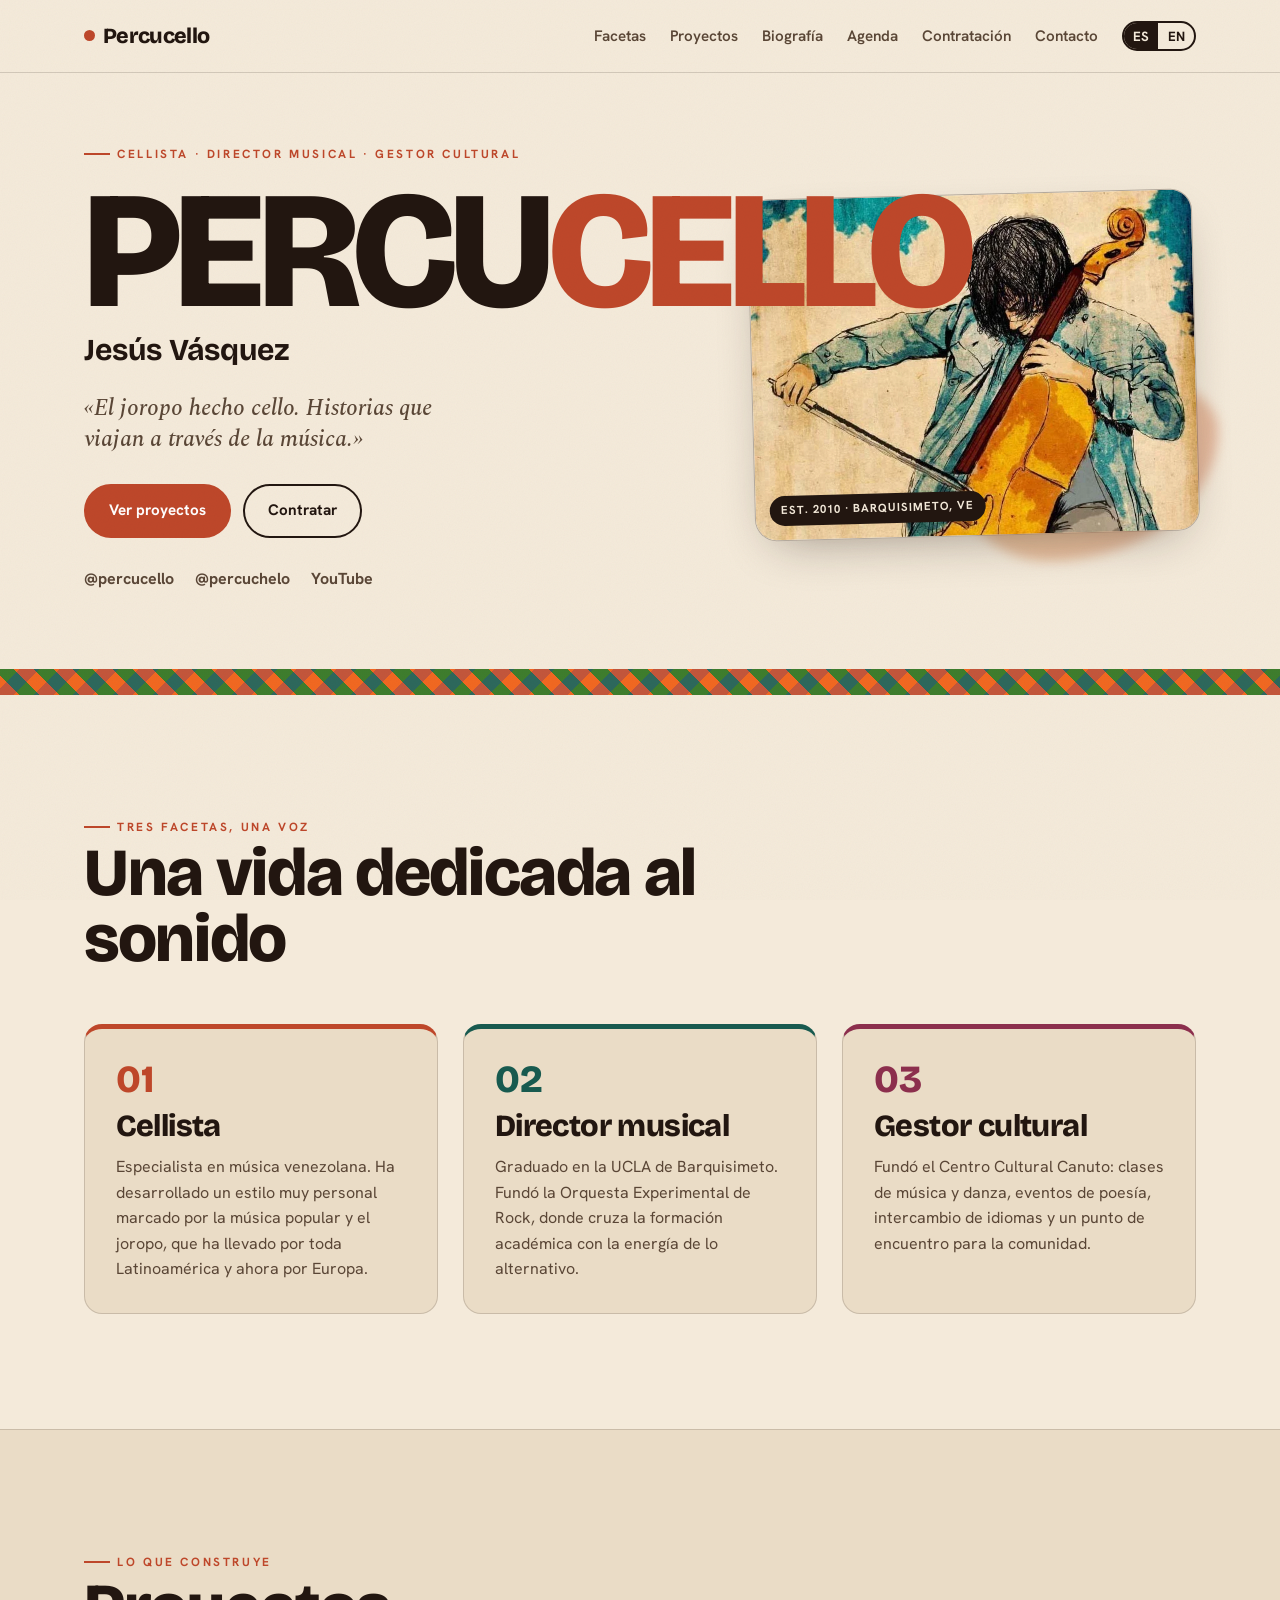
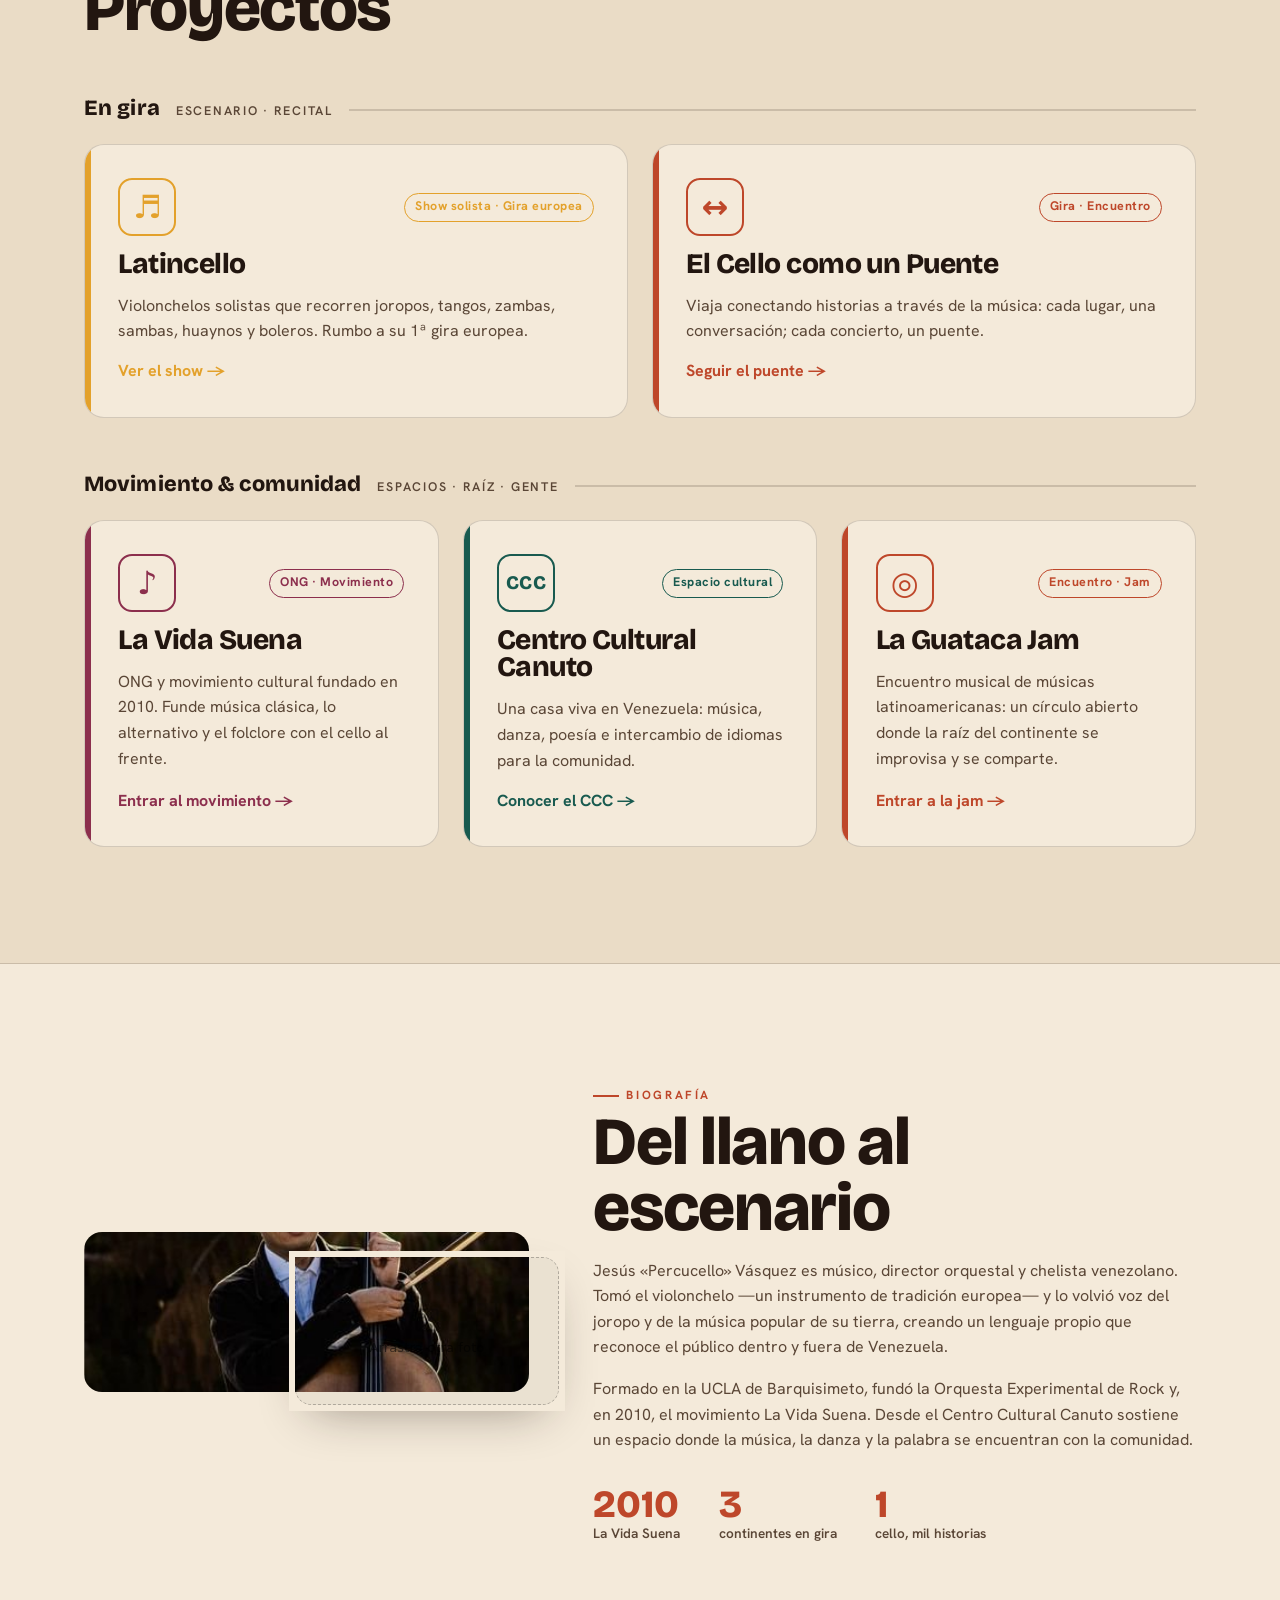
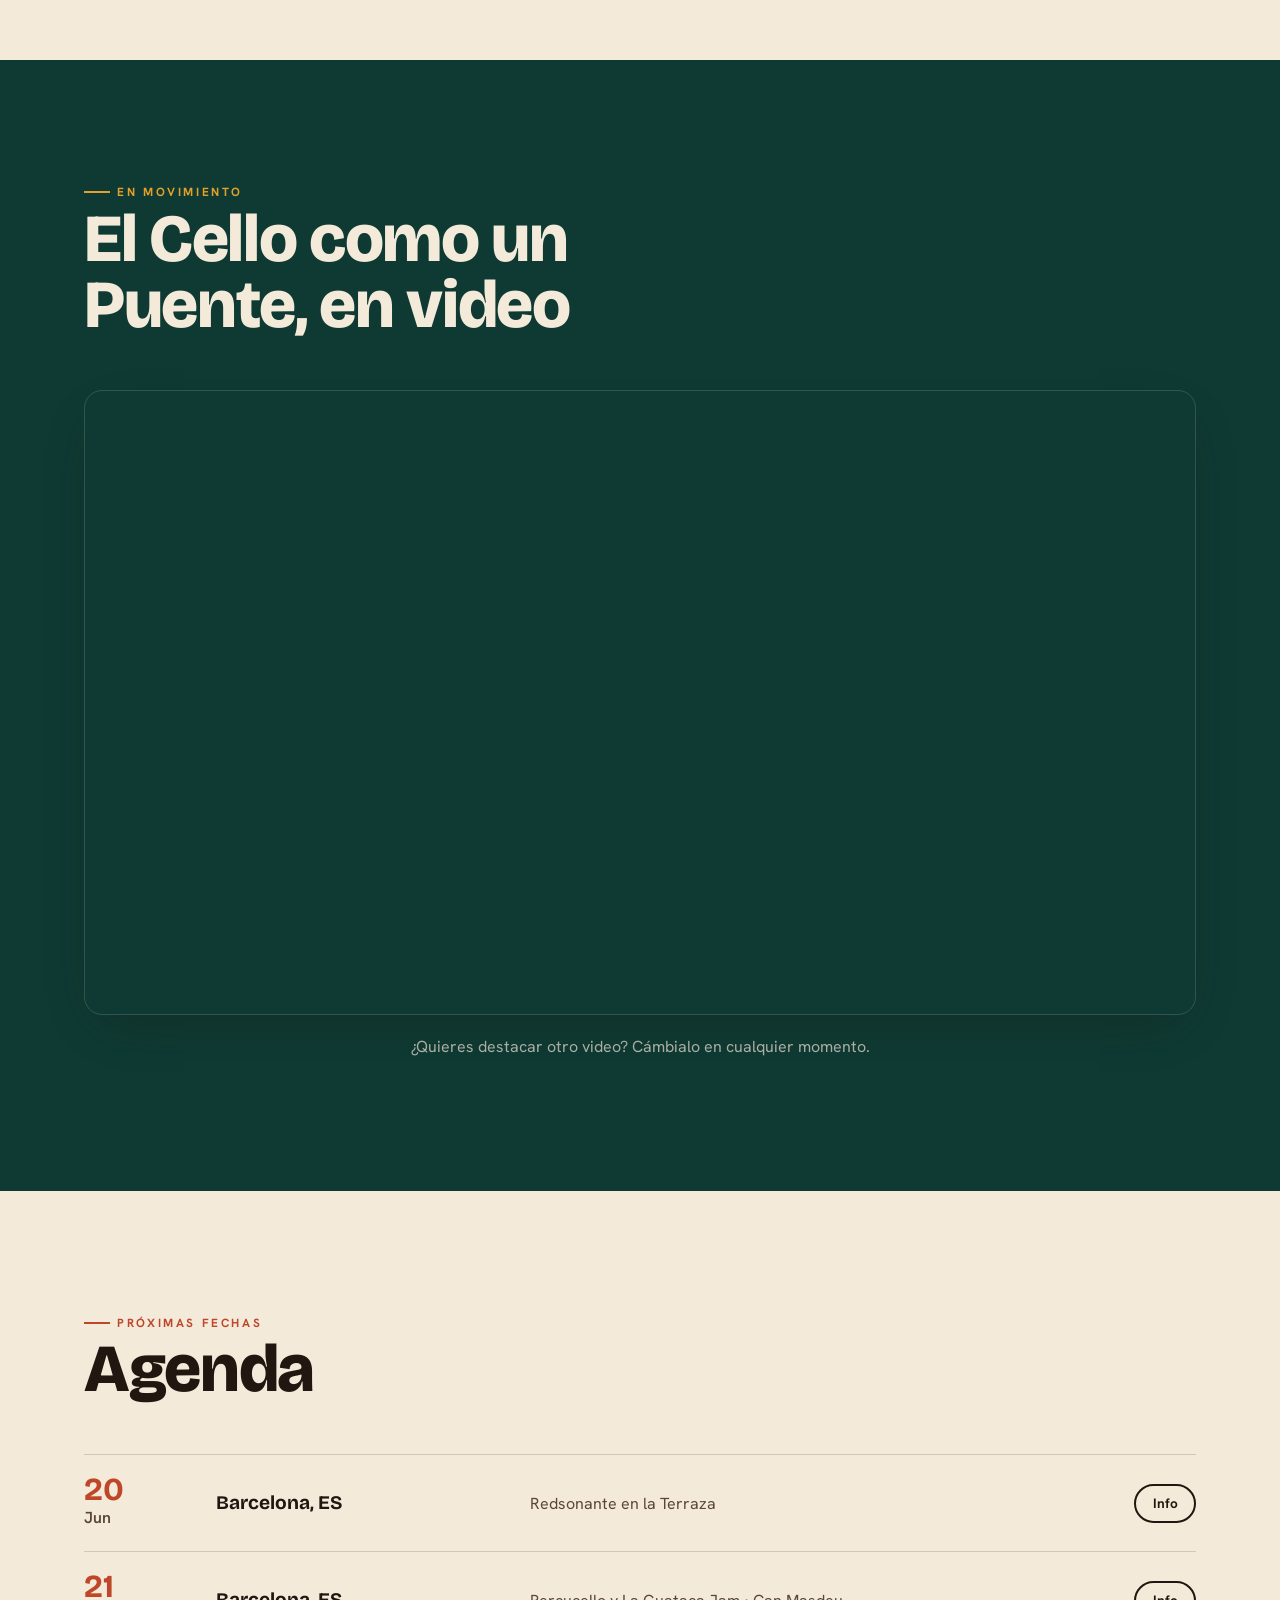
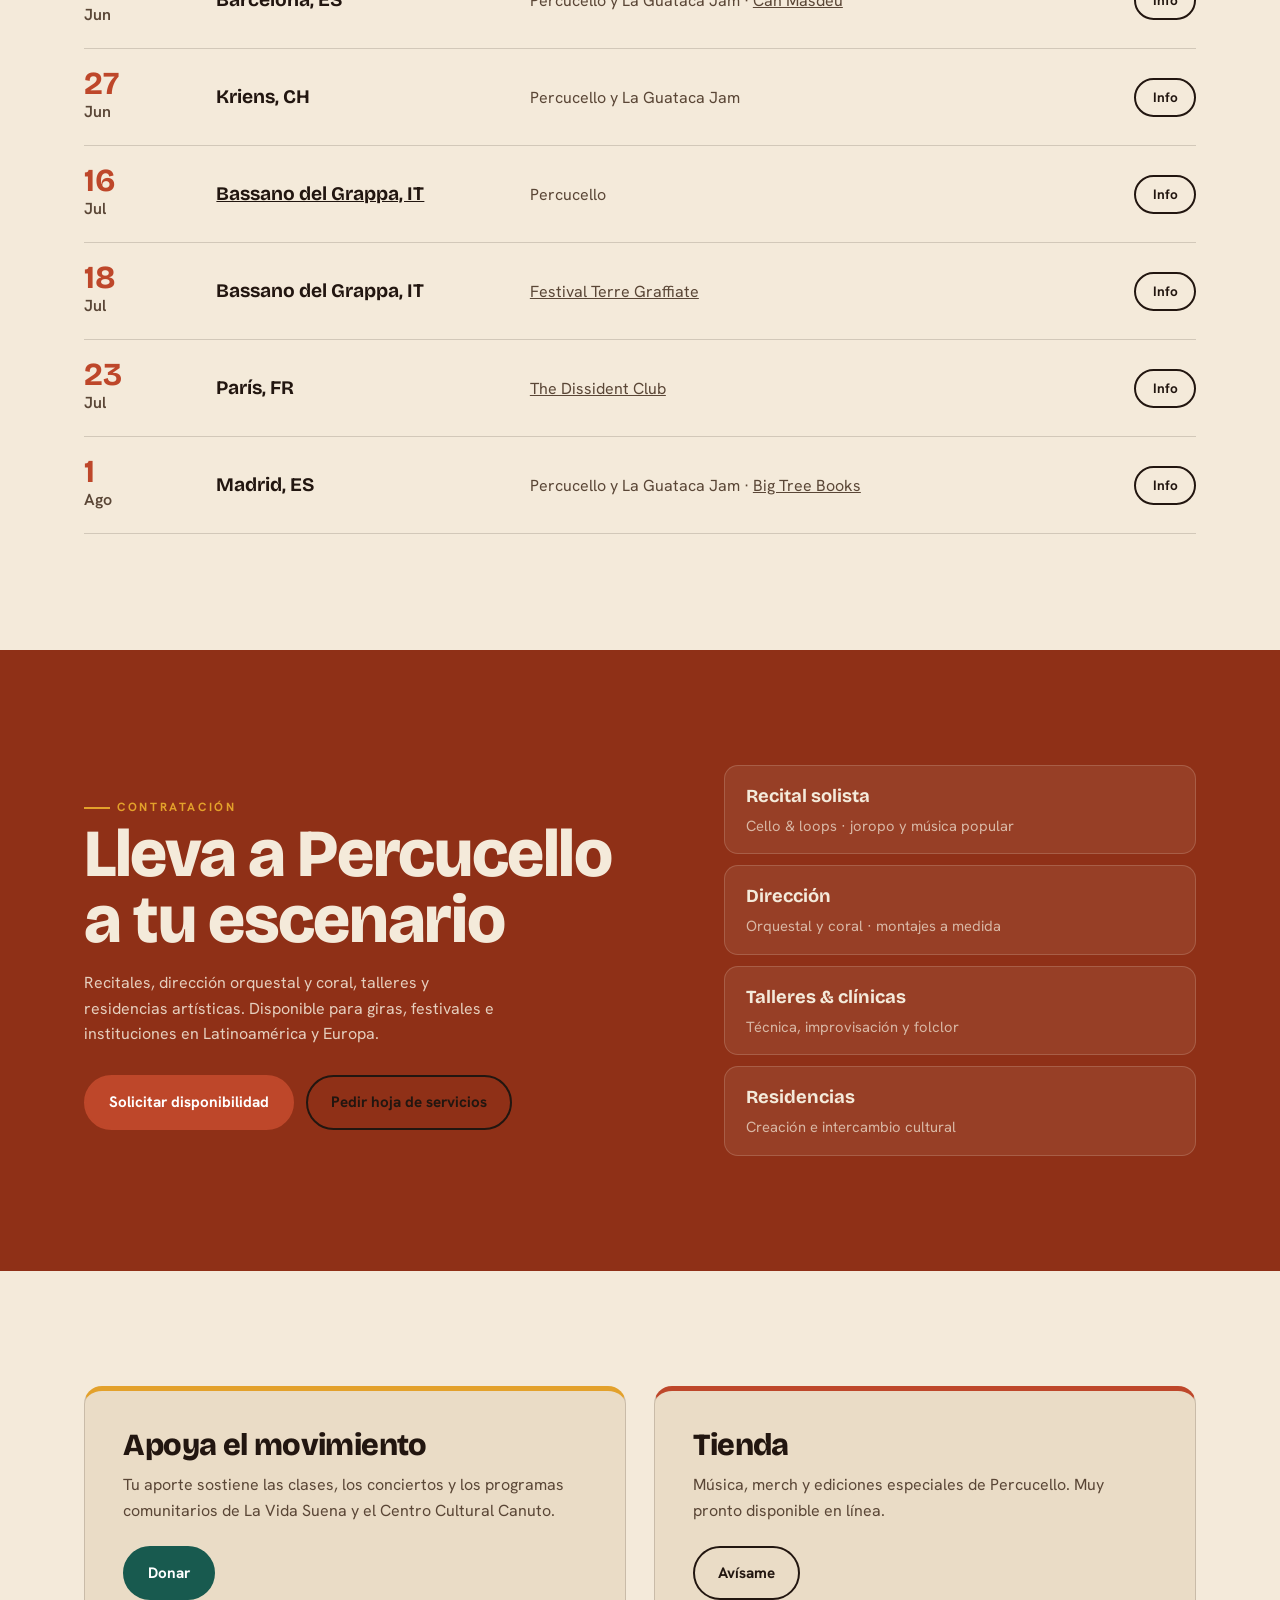
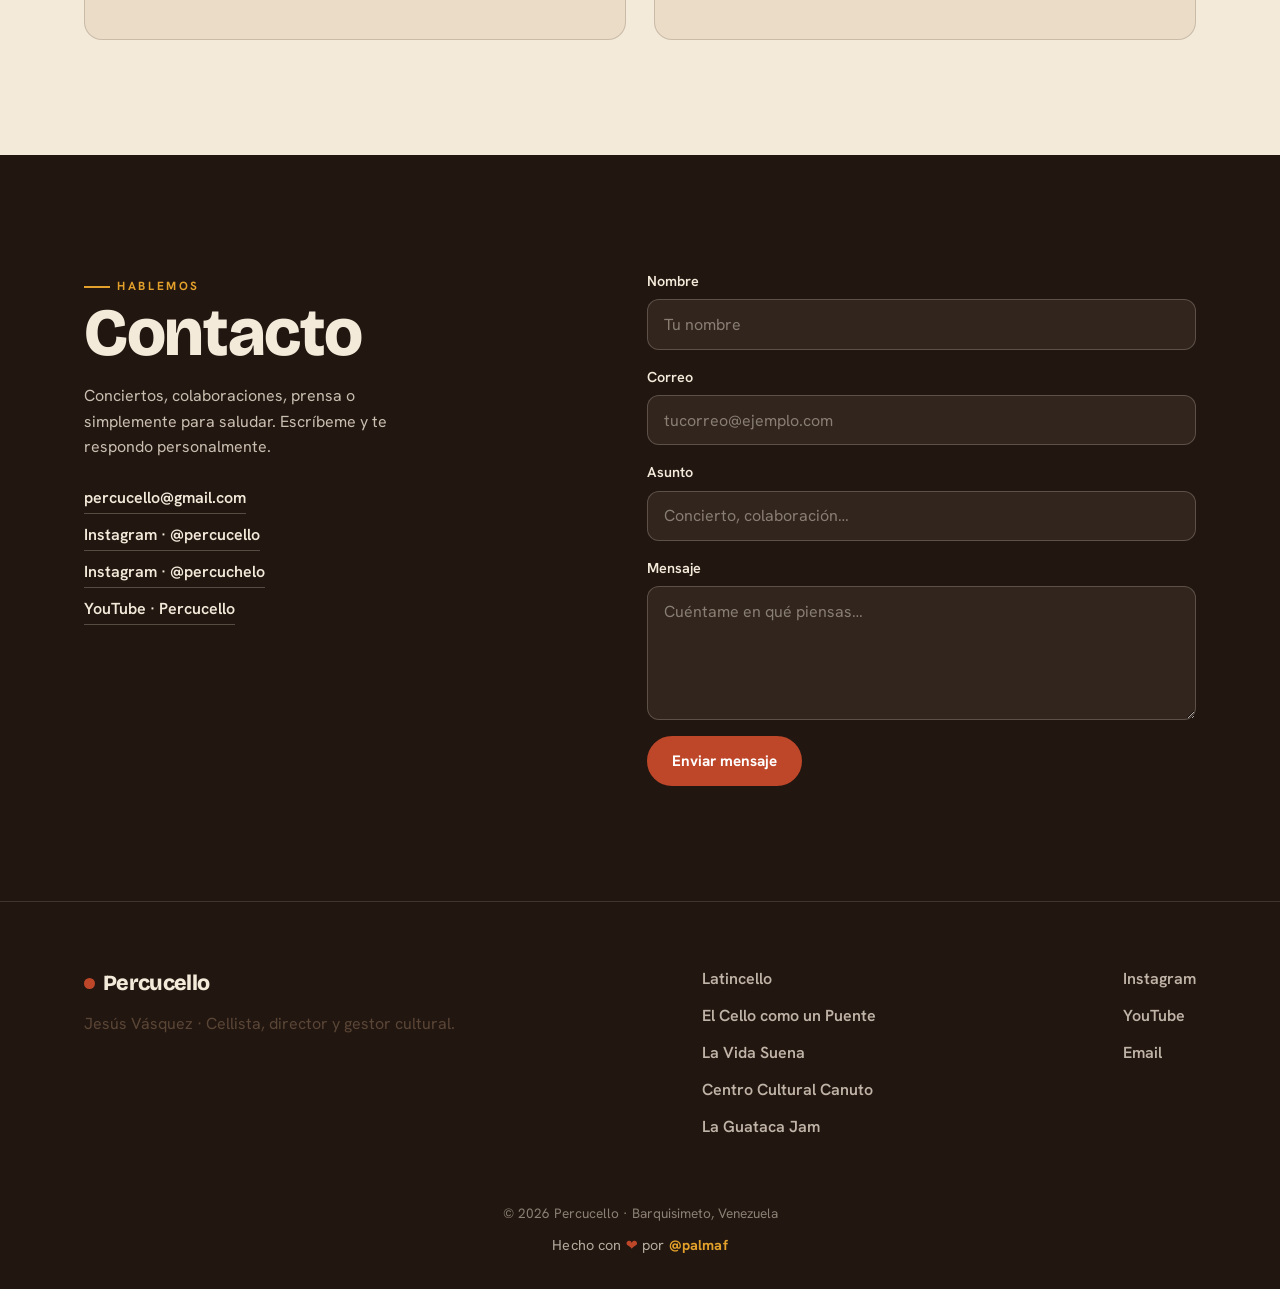
==== index.html @ 41939b36 "Reemplaza video bloqueado por nuevo video de YouTube" ====
<!DOCTYPE html>
<html lang="es">
<head>
<meta charset="UTF-8" />
<meta name="viewport" content="width=device-width, initial-scale=1.0" />
<title>Percucello · Jesús Vásquez — Cellista · Director · Gestor cultural</title>
<meta name="description" content="Jesús 'Percucello' Vásquez — cellista, director musical y gestor cultural. El joropo hecho cello, historias que viajan a través de la música." />
<link rel="stylesheet" href="styles.css" />
</head>
<body>

<!-- ============ NAV ============ -->
<header class="nav">
  <div class="wrap nav__in">
    <a class="brand" href="index.html"><span class="dot"></span>Percucello</a>
    <button class="nav__burger" aria-label="Menú"><span></span><span></span><span></span></button>
    <nav class="nav__links">
      <a href="#facetas" data-es="Facetas" data-en="Facets">Facetas</a>
      <a href="#proyectos" data-es="Proyectos" data-en="Projects">Proyectos</a>
      <a href="#bio" data-es="Biografía" data-en="Biography">Biografía</a>
      <a href="#agenda" data-es="Agenda" data-en="Dates">Agenda</a>
      <a href="#booking" data-es="Contratación" data-en="Booking">Contratación</a>
      <a href="#contacto" data-es="Contacto" data-en="Contact">Contacto</a>
      <span class="lang" role="group" aria-label="Idioma">
        <button data-lang="es" class="is-active">ES</button>
        <button data-lang="en">EN</button>
      </span>
    </nav>
  </div>
</header>

<!-- ============ HERO ============ -->
<section class="hero">
  <div class="wrap hero__in">
    <div class="hero__text">
      <span class="kicker" data-es="Cellista · Director musical · Gestor cultural" data-en="Cellist · Music director · Cultural manager">Cellista · Director musical · Gestor cultural</span>
      <h1 class="hero__name">PERCU<span>CELLO</span></h1>
      <p class="hero__person">Jesús Vásquez</p>
      <p class="hero__tag serif-quote" data-es="«El joropo hecho cello. Historias que viajan a través de la música.»" data-en="“Joropo turned into cello. Stories that travel through music.”">«El joropo hecho cello. Historias que viajan a través de la música.»</p>
      <div class="hero__cta">
        <a href="#proyectos" class="btn btn--clay" data-es="Ver proyectos" data-en="See projects">Ver proyectos</a>
        <a href="#booking" class="btn btn--ghost" data-es="Contratar" data-en="Book a show">Contratar</a>
      </div>
      <div class="hero__social">
        <a href="https://instagram.com/percucello" target="_blank" rel="noopener">@percucello</a>
        <a href="https://instagram.com/percuchelo" target="_blank" rel="noopener">@percuchelo</a>
        <a href="https://youtube.com/@percucello" target="_blank" rel="noopener">YouTube</a>
      </div>
    </div>
    <div class="hero__media">
      <div class="hero__frame">
        <img src="assets/percucello-art.webp" alt="Ilustración de Jesús Percucello Vásquez tocando el violonchelo" />
        <span class="hero__badge">est. 2010 · Barquisimeto, VE</span>
      </div>
      <div class="hero__blob" aria-hidden="true"></div>
    </div>
  </div>
  <div class="band-pattern" aria-hidden="true"></div>
</section>

<!-- ============ FACETAS ============ -->
<section id="facetas" class="section-pad">
  <div class="wrap">
    <div class="sec-head reveal">
      <span class="kicker" data-es="Tres facetas, una voz" data-en="Three facets, one voice">Tres facetas, una voz</span>
      <h2 class="sec-title" data-es="Una vida dedicada al sonido" data-en="A life devoted to sound">Una vida dedicada al sonido</h2>
    </div>
    <div class="facetas">
      <article class="card facet reveal" style="--accent:var(--clay)">
        <span class="facet__num">01</span>
        <h3 data-es="Cellista" data-en="Cellist">Cellista</h3>
        <p data-es="Especialista en música venezolana. Ha desarrollado un estilo muy personal marcado por la música popular y el joropo, que ha llevado por toda Latinoamérica y ahora por Europa." data-en="A specialist in Venezuelan music. He has developed a deeply personal style shaped by popular music and joropo, which he has taken across Latin America and now through Europe.">Especialista en música venezolana. Ha desarrollado un estilo muy personal marcado por la música popular y el joropo, que ha llevado por toda Latinoamérica y ahora por Europa.</p>
      </article>
      <article class="card facet reveal" style="--accent:var(--petrol)">
        <span class="facet__num">02</span>
        <h3 data-es="Director musical" data-en="Music director">Director musical</h3>
        <p data-es="Graduado en la UCLA de Barquisimeto. Fundó la Orquesta Experimental de Rock, donde cruza la formación académica con la energía de lo alternativo." data-en="A graduate of UCLA Barquisimeto. He founded the Experimental Rock Orchestra, where academic training meets the energy of the alternative.">Graduado en la UCLA de Barquisimeto. Fundó la Orquesta Experimental de Rock, donde cruza la formación académica con la energía de lo alternativo.</p>
      </article>
      <article class="card facet reveal" style="--accent:var(--wine)">
        <span class="facet__num">03</span>
        <h3 data-es="Gestor cultural" data-en="Cultural manager">Gestor cultural</h3>
        <p data-es="Fundó el Centro Cultural Canuto: clases de música y danza, eventos de poesía, intercambio de idiomas y un punto de encuentro para la comunidad." data-en="He founded the Canuto Cultural Center: music and dance classes, poetry events, language exchange and a meeting point for the community.">Fundó el Centro Cultural Canuto: clases de música y danza, eventos de poesía, intercambio de idiomas y un punto de encuentro para la comunidad.</p>
      </article>
    </div>
  </div>
</section>

<!-- ============ PROYECTOS ============ -->
<section id="proyectos" class="proyectos section-pad">
  <div class="wrap">
    <div class="sec-head reveal">
      <span class="kicker" data-es="Lo que construye" data-en="What he builds">Lo que construye</span>
      <h2 class="sec-title" data-es="Proyectos" data-en="Projects">Proyectos</h2>
    </div>
    <!-- Tira 1 · En gira -->
    <div class="proj-group reveal">
      <h3 class="proj-group__title" data-es="En gira" data-en="On tour">En gira</h3>
      <span class="proj-group__sub" data-es="Escenario · recital" data-en="Stage · recital">Escenario · recital</span>
    </div>
    <div class="proj-grid proj-grid--2">

      <a class="proj reveal" href="projects/latincello.html" style="--accent:var(--amber)">
        <div class="proj__top">
          <span class="proj__abbr">♬</span>
          <span class="tag" data-es="Show solista · Gira europea" data-en="Solo show · European tour">Show solista · Gira europea</span>
        </div>
        <h3 data-es="Latincello" data-en="Latincello">Latincello</h3>
        <p data-es="Violonchelos solistas que recorren joropos, tangos, zambas, sambas, huaynos y boleros. Rumbo a su 1ª gira europea." data-en="Solo cellos travelling through joropos, tangos, zambas, sambas, huaynos and boleros. Heading to its 1st European tour.">Violonchelos solistas que recorren joropos, tangos, zambas, sambas, huaynos y boleros. Rumbo a su 1ª gira europea.</p>
        <span class="proj__go" data-es="Ver el show →" data-en="See the show →">Ver el show →</span>
      </a>

      <a class="proj reveal" href="projects/el-cello-como-puente.html" style="--accent:var(--clay)">
        <div class="proj__top">
          <span class="proj__abbr">↔</span>
          <span class="tag" data-es="Gira · Encuentro" data-en="Tour · Encounter">Gira · Encuentro</span>
        </div>
        <h3 data-es="El Cello como un Puente" data-en="The Cello as a Bridge">El Cello como un Puente</h3>
        <p data-es="Viaja conectando historias a través de la música: cada lugar, una conversación; cada concierto, un puente." data-en="He travels connecting stories through music: each place a conversation, each concert a bridge.">Viaja conectando historias a través de la música: cada lugar, una conversación; cada concierto, un puente.</p>
        <span class="proj__go" data-es="Seguir el puente →" data-en="Follow the bridge →">Seguir el puente →</span>
      </a>

    </div>

    <!-- Tira 2 · Movimiento & comunidad -->
    <div class="proj-group reveal">
      <h3 class="proj-group__title" data-es="Movimiento & comunidad" data-en="Movement & community">Movimiento &amp; comunidad</h3>
      <span class="proj-group__sub" data-es="Espacios · raíz · gente" data-en="Spaces · roots · people">Espacios · raíz · gente</span>
    </div>
    <div class="proj-grid">

      <a class="proj reveal" href="projects/la-vida-suena.html" style="--accent:var(--wine)">
        <div class="proj__top">
          <span class="proj__abbr">♪</span>
          <span class="tag" data-es="ONG · Movimiento" data-en="NGO · Movement">ONG · Movimiento</span>
        </div>
        <h3 data-es="La Vida Suena" data-en="Life Sounds">La Vida Suena</h3>
        <p data-es="ONG y movimiento cultural fundado en 2010. Funde música clásica, lo alternativo y el folclore con el cello al frente." data-en="An NGO and cultural movement founded in 2010. It fuses classical, alternative and folk music with the cello at the front.">ONG y movimiento cultural fundado en 2010. Funde música clásica, lo alternativo y el folclore con el cello al frente.</p>
        <span class="proj__go" data-es="Entrar al movimiento →" data-en="Join the movement →">Entrar al movimiento →</span>
      </a>

      <a class="proj reveal" href="projects/centro-cultural-canuto.html" style="--accent:var(--petrol)">
        <div class="proj__top">
          <span class="proj__abbr" style="font-size:1.2rem;letter-spacing:.02em">CCC</span>
          <span class="tag" data-es="Espacio cultural" data-en="Cultural space">Espacio cultural</span>
        </div>
        <h3 data-es="Centro Cultural Canuto" data-en="Canuto Cultural Center">Centro Cultural Canuto</h3>
        <p data-es="Una casa viva en Venezuela: música, danza, poesía e intercambio de idiomas para la comunidad." data-en="A living house in Venezuela: music, dance, poetry and language exchange for the community.">Una casa viva en Venezuela: música, danza, poesía e intercambio de idiomas para la comunidad.</p>
        <span class="proj__go" data-es="Conocer el CCC →" data-en="Discover CCC →">Conocer el CCC →</span>
      </a>

      <a class="proj reveal" href="projects/la-guataca-jam.html" style="--accent:var(--clay)">
        <div class="proj__top">
          <span class="proj__abbr">◎</span>
          <span class="tag" data-es="Encuentro · Jam" data-en="Encounter · Jam">Encuentro · Jam</span>
        </div>
        <h3 data-es="La Guataca Jam" data-en="La Guataca Jam">La Guataca Jam</h3>
        <p data-es="Encuentro musical de músicas latinoamericanas: un círculo abierto donde la raíz del continente se improvisa y se comparte." data-en="A musical gathering of Latin American music: an open circle where the continent's roots are improvised and shared.">Encuentro musical de músicas latinoamericanas: un círculo abierto donde la raíz del continente se improvisa y se comparte.</p>
        <span class="proj__go" data-es="Entrar a la jam →" data-en="Join the jam →">Entrar a la jam →</span>
      </a>

    </div>
  </div>
</section>

<!-- ============ BIO ============ -->
<section id="bio" class="bio section-pad">
  <div class="wrap bio__in">
    <div class="bio__media reveal">
      <image-slot id="bio-1" src="assets/percucello.jpg" style="width:100%;aspect-ratio:4/5;" shape="rounded" radius="18"
        placeholder="Arrastra una foto (retrato / en escena)"></image-slot>
      <image-slot id="bio-2" class="bio__media-2" style="width:62%;aspect-ratio:1/1;" shape="rounded" radius="16"
        placeholder="Arrastra otra foto"></image-slot>
    </div>
    <div class="bio__text reveal">
      <span class="kicker" data-es="Biografía" data-en="Biography">Biografía</span>
      <h2 class="sec-title" data-es="Del llano al escenario" data-en="From the plains to the stage">Del llano al escenario</h2>
      <p data-es="Jesús «Percucello» Vásquez es músico, director orquestal y chelista venezolano. Tomó el violonchelo —un instrumento de tradición europea— y lo volvió voz del joropo y de la música popular de su tierra, creando un lenguaje propio que reconoce el público dentro y fuera de Venezuela." data-en="Jesús “Percucello” Vásquez is a Venezuelan musician, orchestra conductor and cellist. He took the cello —an instrument of European tradition— and turned it into a voice for joropo and the popular music of his land, creating a language of his own that audiences recognize inside and outside Venezuela.">Jesús «Percucello» Vásquez es músico, director orquestal y chelista venezolano. Tomó el violonchelo —un instrumento de tradición europea— y lo volvió voz del joropo y de la música popular de su tierra, creando un lenguaje propio que reconoce el público dentro y fuera de Venezuela.</p>
      <p data-es="Formado en la UCLA de Barquisimeto, fundó la Orquesta Experimental de Rock y, en 2010, el movimiento La Vida Suena. Desde el Centro Cultural Canuto sostiene un espacio donde la música, la danza y la palabra se encuentran con la comunidad." data-en="Trained at UCLA Barquisimeto, he founded the Experimental Rock Orchestra and, in 2010, the La Vida Suena movement. From the Canuto Cultural Center he sustains a space where music, dance and the spoken word meet the community.">Formado en la UCLA de Barquisimeto, fundó la Orquesta Experimental de Rock y, en 2010, el movimiento La Vida Suena. Desde el Centro Cultural Canuto sostiene un espacio donde la música, la danza y la palabra se encuentran con la comunidad.</p>
      <div class="bio__stats">
        <div><strong>2010</strong><span data-es="La Vida Suena" data-en="La Vida Suena">La Vida Suena</span></div>
        <div><strong>3</strong><span data-es="continentes en gira" data-en="continents on tour">continentes en gira</span></div>
        <div><strong>1</strong><span data-es="cello, mil historias" data-en="cello, a thousand stories">cello, mil historias</span></div>
      </div>
    </div>
  </div>
</section>

<!-- ============ VIDEO ============ -->
<section id="video" class="video section-pad">
  <div class="wrap">
    <div class="sec-head reveal">
      <span class="kicker" data-es="En movimiento" data-en="In motion">En movimiento</span>
      <h2 class="sec-title sec-title--light" data-es="El Cello como un Puente, en video" data-en="The Cello as a Bridge, on video">El Cello como un Puente, en video</h2>
    </div>
    <div class="video__frame reveal">
      <!-- Video destacado de YouTube -->
      <iframe src="https://www.youtube-nocookie.com/embed/NbBy4IyTz-w"
        title="Percucello en YouTube" loading="lazy"
        allow="accelerometer; autoplay; clipboard-write; encrypted-media; gyroscope; picture-in-picture"
        allowfullscreen></iframe>
    </div>
    <p class="video__note muted center reveal" data-es="¿Quieres destacar otro video? Cámbialo en cualquier momento." data-en="Want to feature another video? Swap it anytime.">¿Quieres destacar otro video? Cámbialo en cualquier momento.</p>
  </div>
</section>

<!-- ============ AGENDA ============ -->
<section id="agenda" class="section-pad">
  <div class="wrap">
    <div class="sec-head reveal">
      <span class="kicker" data-es="Próximas fechas" data-en="Upcoming dates">Próximas fechas</span>
      <h2 class="sec-title" data-es="Agenda" data-en="Dates">Agenda</h2>
    </div>
    <ul class="agenda reveal">
      <li class="agenda__row">
        <span class="agenda__date"><b>20</b> Jun</span>
        <span class="agenda__city">Barcelona, ES</span>
        <span class="agenda__venue">Redsonante en la Terraza</span>
        <a class="agenda__btn" href="#contacto" data-es="Info" data-en="Info">Info</a>
      </li>
      <li class="agenda__row">
        <span class="agenda__date"><b>21</b> Jun</span>
        <span class="agenda__city">Barcelona, ES</span>
        <span class="agenda__venue">Percucello y La Guataca Jam · <a href="https://maps.google.com/?q=Can+Masdeu,+Nou+Barris,+Barcelona" target="_blank" rel="noopener">Can Masdeu</a></span>
        <a class="agenda__btn" href="#contacto" data-es="Info" data-en="Info">Info</a>
      </li>
      <li class="agenda__row">
        <span class="agenda__date"><b>27</b> Jun</span>
        <span class="agenda__city">Kriens, CH</span>
        <span class="agenda__venue">Percucello y La Guataca Jam</span>
        <a class="agenda__btn" href="#contacto" data-es="Info" data-en="Info">Info</a>
      </li>
      <li class="agenda__row">
        <span class="agenda__date"><b>16</b> Jul</span>
        <span class="agenda__city"><a href="https://maps.google.com/?q=Bassano+del+Grappa,+Italy" target="_blank" rel="noopener">Bassano del Grappa, IT</a></span>
        <span class="agenda__venue">Percucello</span>
        <a class="agenda__btn" href="#contacto" data-es="Info" data-en="Info">Info</a>
      </li>
      <li class="agenda__row">
        <span class="agenda__date"><b>18</b> Jul</span>
        <span class="agenda__city">Bassano del Grappa, IT</span>
        <span class="agenda__venue"><a href="https://maps.google.com/?q=Terre+Graffiate,+Monte+Grappa,+Italy" target="_blank" rel="noopener">Festival Terre Graffiate</a></span>
        <a class="agenda__btn" href="#contacto" data-es="Info" data-en="Info">Info</a>
      </li>
      <li class="agenda__row">
        <span class="agenda__date"><b>23</b> Jul</span>
        <span class="agenda__city">París, FR</span>
        <span class="agenda__venue"><a href="https://maps.google.com/?q=58+Rue+Richer,+75009+Paris" target="_blank" rel="noopener">The Dissident Club</a></span>
        <a class="agenda__btn" href="#contacto" data-es="Info" data-en="Info">Info</a>
      </li>
      <li class="agenda__row">
        <span class="agenda__date"><b>1</b> Ago</span>
        <span class="agenda__city">Madrid, ES</span>
        <span class="agenda__venue">Percucello y La Guataca Jam · <a href="https://maps.google.com/?q=Calle+de+las+Dos+Hermanas+17,+28012+Madrid" target="_blank" rel="noopener">Big Tree Books</a></span>
        <a class="agenda__btn" href="#contacto" data-es="Info" data-en="Info">Info</a>
      </li>
    </ul>
  </div>
</section>

<!-- ============ BOOKING ============ -->
<section id="booking" class="booking section-pad">
  <div class="wrap booking__in">
    <div class="booking__text reveal">
      <span class="kicker" data-es="Contratación" data-en="Booking">Contratación</span>
      <h2 class="sec-title sec-title--light" data-es="Lleva a Percucello a tu escenario" data-en="Bring Percucello to your stage">Lleva a Percucello a tu escenario</h2>
      <p data-es="Recitales, dirección orquestal y coral, talleres y residencias artísticas. Disponible para giras, festivales e instituciones en Latinoamérica y Europa." data-en="Recitals, orchestral and choral conducting, workshops and artistic residencies. Available for tours, festivals and institutions across Latin America and Europe.">Recitales, dirección orquestal y coral, talleres y residencias artísticas. Disponible para giras, festivales e instituciones en Latinoamérica y Europa.</p>
      <div class="hero__cta">
        <a href="#contacto" class="btn btn--clay" data-es="Solicitar disponibilidad" data-en="Request availability">Solicitar disponibilidad</a>
        <a href="mailto:percucello@gmail.com?subject=Solicitud%20de%20hoja%20de%20servicios" class="btn btn--ghost" data-es="Pedir hoja de servicios" data-en="Request service sheet">Pedir hoja de servicios</a>
      </div>
    </div>
    <ul class="services reveal">
      <li><b data-es="Recital solista" data-en="Solo recital">Recital solista</b><span data-es="Cello & loops · joropo y música popular" data-en="Cello & loops · joropo and popular music">Cello & loops · joropo y música popular</span></li>
      <li><b data-es="Dirección" data-en="Conducting">Dirección</b><span data-es="Orquestal y coral · montajes a medida" data-en="Orchestral & choral · custom programs">Orquestal y coral · montajes a medida</span></li>
      <li><b data-es="Talleres & clínicas" data-en="Workshops & clinics">Talleres & clínicas</b><span data-es="Técnica, improvisación y folclor" data-en="Technique, improvisation and folklore">Técnica, improvisación y folclor</span></li>
      <li><b data-es="Residencias" data-en="Residencies">Residencias</b><span data-es="Creación e intercambio cultural" data-en="Creation and cultural exchange">Creación e intercambio cultural</span></li>
    </ul>
  </div>
</section>

<!-- ============ APOYO / TIENDA ============ -->
<section id="apoyo" class="support section-pad">
  <div class="wrap support__in">
    <div class="support__card reveal" style="--accent:var(--amber)">
      <h3 data-es="Apoya el movimiento" data-en="Support the movement">Apoya el movimiento</h3>
      <p data-es="Tu aporte sostiene las clases, los conciertos y los programas comunitarios de La Vida Suena y el Centro Cultural Canuto." data-en="Your contribution sustains the classes, concerts and community programs of La Vida Suena and the Canuto Cultural Center.">Tu aporte sostiene las clases, los conciertos y los programas comunitarios de La Vida Suena y el Centro Cultural Canuto.</p>
      <a href="mailto:percucello@gmail.com?subject=Quiero%20donar%20a%20La%20Vida%20Suena" class="btn btn--petrol" data-es="Donar" data-en="Donate">Donar</a>
    </div>
    <div class="support__card reveal" style="--accent:var(--clay)">
      <h3 data-es="Tienda" data-en="Shop">Tienda</h3>
      <p data-es="Música, merch y ediciones especiales de Percucello. Muy pronto disponible en línea." data-en="Music, merch and special editions by Percucello. Coming soon online.">Música, merch y ediciones especiales de Percucello. Muy pronto disponible en línea.</p>
      <a href="mailto:percucello@gmail.com?subject=Tienda%20Percucello" class="btn btn--ghost" data-es="Avísame" data-en="Notify me">Avísame</a>
    </div>
  </div>
</section>

<!-- ============ CONTACTO ============ -->
<section id="contacto" class="contact section-pad">
  <div class="wrap contact__in">
    <div class="contact__left reveal">
      <span class="kicker" data-es="Hablemos" data-en="Let's talk">Hablemos</span>
      <h2 class="sec-title sec-title--light" data-es="Contacto" data-en="Contact">Contacto</h2>
      <p data-es="Conciertos, colaboraciones, prensa o simplemente para saludar. Escríbeme y te respondo personalmente." data-en="Concerts, collaborations, press or just to say hello. Write to me and I'll reply personally.">Conciertos, colaboraciones, prensa o simplemente para saludar. Escríbeme y te respondo personalmente.</p>
      <ul class="contact__links">
        <li><a href="mailto:percucello@gmail.com">percucello@gmail.com</a></li>
        <li><a href="https://instagram.com/percucello" target="_blank" rel="noopener">Instagram · @percucello</a></li>
        <li><a href="https://instagram.com/percuchelo" target="_blank" rel="noopener">Instagram · @percuchelo</a></li>
        <li><a href="https://youtube.com/@percucello" target="_blank" rel="noopener">YouTube · Percucello</a></li>
      </ul>
    </div>
    <form class="contact__form reveal" id="contactForm" action="https://formspree.io/f/REEMPLAZA_ID" method="POST">
      <label>
        <span data-es="Nombre" data-en="Name">Nombre</span>
        <input type="text" name="nombre" required data-attr data-es="Tu nombre" data-en="Your name" placeholder="Tu nombre" />
      </label>
      <label>
        <span data-es="Correo" data-en="Email">Correo</span>
        <input type="email" name="email" required data-attr data-es="tucorreo@ejemplo.com" data-en="you@example.com" placeholder="tucorreo@ejemplo.com" />
      </label>
      <label>
        <span data-es="Asunto" data-en="Subject">Asunto</span>
        <input type="text" name="asunto" data-attr data-es="Concierto, colaboración…" data-en="Concert, collaboration…" placeholder="Concierto, colaboración…" />
      </label>
      <label>
        <span data-es="Mensaje" data-en="Message">Mensaje</span>
        <textarea name="mensaje" rows="5" required data-attr data-es="Cuéntame en qué piensas…" data-en="Tell me what you have in mind…" placeholder="Cuéntame en qué piensas…"></textarea>
      </label>
      <input type="hidden" name="_subject" value="Nuevo mensaje desde percucello (web)" />
      <button type="submit" class="btn btn--clay" data-es="Enviar mensaje" data-en="Send message">Enviar mensaje</button>
      <p class="form-status" id="formStatus" hidden></p>
    </form>
  </div>
</section>

<!-- ============ FOOTER ============ -->
<footer class="foot">
  <div class="wrap foot__in">
    <div>
      <a class="brand" href="index.html"><span class="dot"></span>Percucello</a>
      <p class="muted" style="margin:.6rem 0 0" data-es="Jesús Vásquez · Cellista, director y gestor cultural." data-en="Jesús Vásquez · Cellist, conductor and cultural manager.">Jesús Vásquez · Cellista, director y gestor cultural.</p>
    </div>
    <div class="foot__cols">
      <a href="projects/latincello.html">Latincello</a>
      <a href="projects/el-cello-como-puente.html">El Cello como un Puente</a>
      <a href="projects/la-vida-suena.html">La Vida Suena</a>
      <a href="projects/centro-cultural-canuto.html">Centro Cultural Canuto</a>
      <a href="projects/la-guataca-jam.html">La Guataca Jam</a>
    </div>
    <div class="foot__social">
      <a href="https://instagram.com/percucello" target="_blank" rel="noopener">Instagram</a>
      <a href="https://youtube.com/@percucello" target="_blank" rel="noopener">YouTube</a>
      <a href="mailto:percucello@gmail.com">Email</a>
    </div>
  </div>
  <p class="foot__copy foot__copy--tight">© <span id="year"></span> Percucello · Barquisimeto, Venezuela</p>
  <p class="foot__credit">Hecho con <span class="foot__heart">❤</span> por <a href="https://instagram.com/palmaf" target="_blank" rel="noopener">@palmaf</a></p>
</footer>

<script src="image-slot.js"></script>
<script src="site.js"></script>
<script>
  document.getElementById('year').textContent = new Date().getFullYear();
  // Formulario: usa Formspree si está configurado; si no, abre el correo.
  (function(){
    var f = document.getElementById('contactForm');
    var status = document.getElementById('formStatus');
    var lang = function(){ return document.documentElement.getAttribute('lang') || 'es'; };
    f.addEventListener('submit', function(e){
      var notConfigured = f.action.indexOf('REEMPLAZA_ID') !== -1;
      if(notConfigured){
        e.preventDefault();
        var d = new FormData(f);
        var body = encodeURIComponent(
          (d.get('nombre')||'') + ' <' + (d.get('email')||'') + '>\n\n' + (d.get('mensaje')||'')
        );
        var subj = encodeURIComponent(d.get('asunto') || 'Mensaje desde la web de Percucello');
        window.location.href = 'mailto:percucello@gmail.com?subject=' + subj + '&body=' + body;
        return;
      }
      e.preventDefault();
      fetch(f.action, { method:'POST', body: new FormData(f), headers:{ 'Accept':'application/json' } })
        .then(function(r){
          status.hidden = false;
          if(r.ok){
            status.textContent = lang()==='en' ? 'Thank you! Message sent.' : '¡Gracias! Mensaje enviado.';
            status.className = 'form-status ok'; f.reset();
          } else {
            status.textContent = lang()==='en' ? 'Something went wrong. Try email.' : 'Algo falló. Prueba por correo.';
            status.className = 'form-status err';
          }
        })
        .catch(function(){
          status.hidden = false;
          status.textContent = lang()==='en' ? 'Network error. Try email.' : 'Error de red. Prueba por correo.';
          status.className = 'form-status err';
        });
    });
  })();
</script>
</body>
</html>
---- styles.css ----
/* ============================================================
   PERCUCELLO — Jesús Vásquez
   Sistema de diseño · raíz venezolana, cálido y editorial
   ============================================================ */

@import url('https://fonts.googleapis.com/css2?family=Bricolage+Grotesque:opsz,wght@12..96,400;12..96,600;12..96,700;12..96,800&family=Hanken+Grotesk:ital,wght@0,400;0,500;0,600;0,700;1,400;1,500&family=Spectral:ital,wght@0,400;0,500;1,400;1,500&display=swap');

:root{
  /* Paleta — tierra venezolana, atardecer del llano */
  --paper:      #F4EADA;   /* papel cálido */
  --paper-2:    #EADCC6;   /* panel crema */
  --ink:        #221610;   /* casi negro cálido */
  --ink-soft:   #5A4636;   /* texto secundario */
  --clay:       #BE472A;   /* terracota / madera del cello */
  --clay-deep:  #8F3017;
  --petrol:     #185A4F;   /* verde petróleo, los árboles */
  --petrol-deep:#0E3A33;
  --amber:      #E3A12B;   /* sol, latón */
  --wine:       #8C2F4D;   /* movimiento, La Vida Suena */
  --line:       rgba(34,22,16,.16);
  --line-strong:rgba(34,22,16,.3);

  /* Acentos por proyecto */
  --ccc:    var(--petrol);
  --puente: var(--clay);
  --vida:   var(--wine);

  --shadow-sm: 0 2px 10px rgba(34,22,16,.08);
  --shadow-md: 0 18px 50px -22px rgba(34,22,16,.45);

  --maxw: 1240px;
  --pad: clamp(20px, 5vw, 72px);

  --font-display: 'Bricolage Grotesque', system-ui, sans-serif;
  --font-body: 'Hanken Grotesk', system-ui, sans-serif;
  --font-serif: 'Spectral', Georgia, serif;
}

*{ box-sizing: border-box; }
html{ scroll-behavior: smooth; }
body{
  margin:0;
  background: var(--paper);
  color: var(--ink);
  font-family: var(--font-body);
  font-size: clamp(16px, 1.05vw, 18px);
  line-height: 1.6;
  -webkit-font-smoothing: antialiased;
  text-rendering: optimizeLegibility;
  overflow-x: hidden;
}

/* Grano sutil sobre todo */
body::after{
  content:"";
  position: fixed; inset:0; z-index: 9999; pointer-events:none;
  opacity:.05; mix-blend-mode: multiply;
  background-image: url("data:image/svg+xml,%3Csvg xmlns='http://www.w3.org/2000/svg' width='180' height='180'%3E%3Cfilter id='n'%3E%3CfeTurbulence type='fractalNoise' baseFrequency='0.85' numOctaves='2'/%3E%3C/filter%3E%3Crect width='100%25' height='100%25' filter='url(%23n)'/%3E%3C/svg%3E");
}

img{ max-width:100%; display:block; }
a{ color: inherit; }

/* ---------- Tipografía ---------- */
h1,h2,h3,h4{ font-family: var(--font-display); font-weight: 800; line-height: .98; margin:0; letter-spacing:-.02em; }
.kicker{
  font-family: var(--font-body);
  font-weight: 700; font-size: .74rem; letter-spacing: .22em; text-transform: uppercase;
  color: var(--clay); display:inline-flex; align-items:center; gap:.6em;
}
.kicker::before{ content:""; width:26px; height:2px; background: currentColor; display:inline-block; }
.serif-quote{ font-family: var(--font-serif); font-style: italic; font-weight: 500; }

.eyebrow-num{ font-family: var(--font-display); font-weight:700; }

/* ---------- Layout ---------- */
.wrap{ max-width: var(--maxw); margin-inline:auto; padding-inline: var(--pad); }
section{ position: relative; }
.section-pad{ padding-block: clamp(70px, 9vw, 140px); }

/* ---------- Botones ---------- */
.btn{
  --bg: var(--ink); --fg: var(--paper);
  display:inline-flex; align-items:center; gap:.6em;
  font-family: var(--font-body); font-weight:700; font-size:.95rem;
  padding: .85em 1.5em; border-radius: 999px; border:2px solid var(--bg);
  background: var(--bg); color: var(--fg); cursor:pointer; text-decoration:none;
  transition: transform .18s ease, box-shadow .18s ease, background .18s ease, color .18s ease;
  white-space:nowrap;
}
.btn:hover{ transform: translateY(-2px); box-shadow: var(--shadow-md); }
.btn--clay{ --bg: var(--clay); --fg: #fff; }
.btn--petrol{ --bg: var(--petrol); --fg: #fff; }
.btn--ghost{ background: transparent; color: var(--ink); --bg: var(--ink); }
.btn--ghost:hover{ background: var(--ink); color: var(--paper); }

/* ---------- Nav ---------- */
.nav{
  position: sticky; top:0; z-index: 200;
  background: color-mix(in oklab, var(--paper) 86%, transparent);
  backdrop-filter: blur(12px) saturate(1.2);
  border-bottom: 1px solid var(--line);
}
.nav__in{ display:flex; align-items:center; gap:1.4rem; height:72px; }
.brand{ font-family: var(--font-display); font-weight:800; font-size:1.35rem; letter-spacing:-.03em; text-decoration:none; color:var(--ink); display:flex; align-items:center; gap:.5rem; }
.brand .dot{ width:11px; height:11px; border-radius:50%; background: var(--clay); display:inline-block; }
.nav__links{ display:flex; gap:1.5rem; margin-left:auto; align-items:center; }
.nav__links a{ text-decoration:none; font-weight:600; font-size:.95rem; color:var(--ink-soft); position:relative; padding:.2em 0; }
.nav__links a:hover{ color: var(--ink); }
.nav__links a::after{ content:""; position:absolute; left:0; bottom:-2px; height:2px; width:0; background:var(--clay); transition: width .2s ease; }
.nav__links a:hover::after{ width:100%; }
.lang{ display:inline-flex; border:2px solid var(--ink); border-radius:999px; overflow:hidden; font-weight:700; font-size:.8rem; }
.lang button{ border:0; background:transparent; padding:.35em .7em; cursor:pointer; color:var(--ink); font-family:var(--font-body); font-weight:700; }
.lang button.is-active{ background: var(--ink); color: var(--paper); }
.nav__burger{ display:none; background:none; border:0; cursor:pointer; padding:6px; }
.nav__burger span{ display:block; width:26px; height:2.5px; background:var(--ink); margin:5px 0; transition:.25s; }

@media (max-width: 900px){
  .nav__links{ position:fixed; inset:72px 0 auto 0; flex-direction:column; background:var(--paper); padding:1.4rem var(--pad); gap:1.1rem; align-items:flex-start; border-bottom:1px solid var(--line); transform:translateY(-120%); transition:transform .3s ease; box-shadow: var(--shadow-md); }
  .nav__links.open{ transform:translateY(0); }
  .nav__burger{ display:block; margin-left:auto; }
}

/* ---------- Patrón folclórico (divisor) ---------- */
.band-pattern{
  height: 26px;
  background:
    repeating-linear-gradient(135deg, var(--amber) 0 14px, transparent 14px 28px),
    repeating-linear-gradient(45deg, var(--clay) 0 14px, var(--petrol) 14px 28px);
  background-blend-mode: overlay;
  opacity:.9;
}

/* ---------- Cards ---------- */
.card{
  background: var(--paper-2);
  border: 1.5px solid var(--line);
  border-radius: 18px;
  padding: clamp(22px, 2.4vw, 34px);
  transition: transform .22s ease, box-shadow .22s ease, border-color .22s ease;
}
.card:hover{ transform: translateY(-4px); box-shadow: var(--shadow-md); border-color: var(--line-strong); }

/* Utilidades */
.tag{ display:inline-flex; align-items:center; gap:.4em; font-size:.78rem; font-weight:700; letter-spacing:.04em; padding:.3em .8em; border-radius:999px; border:1.5px solid currentColor; }
.muted{ color: var(--ink-soft); }
.center{ text-align:center; }

[hidden]{ display:none !important; }

/* Reveal on scroll */
.reveal{ opacity:0; transform: translateY(22px); transition: opacity .7s ease, transform .7s cubic-bezier(.2,.7,.2,1); }
.reveal.in{ opacity:1; transform:none; }
@media (prefers-reduced-motion: reduce){ .reveal{ opacity:1; transform:none; } html{ scroll-behavior:auto; } }

/* ============ HERO ============ */
.hero{ padding-top: clamp(32px, 5vw, 64px); position:relative; }
.hero__in{ display:grid; grid-template-columns: minmax(0,1fr) clamp(300px, 40%, 460px); gap: clamp(28px, 5vw, 72px); align-items:center; padding-bottom: clamp(40px,6vw,80px); }
.hero__text{ min-width:0; position:relative; z-index:2; }
.hero__name{ font-size: clamp(4rem, 13vw, 11rem); line-height:.82; letter-spacing:-.04em; margin:.12em 0 0; }
.hero__name span{ color: var(--clay); }
.hero__person{ font-family:var(--font-display); font-weight:700; font-size: clamp(1.3rem,2.4vw,1.9rem); margin:.4rem 0 0; color:var(--ink); }
.hero__tag{ font-size: clamp(1.1rem,1.8vw,1.5rem); color: var(--ink-soft); max-width: 30ch; margin:1.1rem 0 0; line-height:1.35; }
.hero__cta{ display:flex; flex-wrap:wrap; gap:.8rem; margin-top: 1.8rem; }
.hero__social{ display:flex; flex-wrap:wrap; gap:1.3rem; margin-top:1.8rem; font-weight:700; }
.hero__social a{ text-decoration:none; color:var(--ink-soft); position:relative; }
.hero__social a:hover{ color: var(--clay); }
.hero__media{ position:relative; }
.hero__frame{ position:relative; border-radius: 22px; overflow:hidden; border:1.5px solid var(--line-strong); box-shadow: var(--shadow-md); transform: rotate(-1.5deg); }
.hero__frame img{ width:100%; height:100%; object-fit:cover; }
.hero__badge{ position:absolute; left:14px; bottom:14px; background: var(--ink); color:var(--paper); font-size:.72rem; font-weight:700; letter-spacing:.08em; padding:.5em 1em; border-radius:999px; text-transform:uppercase; }
.hero__blob{ position:absolute; inset:auto -22px -26px auto; width:62%; height:62%; z-index:-1; border-radius:30% 70% 62% 38% / 40% 38% 62% 60%; background: radial-gradient(circle at 30% 30%, var(--amber), var(--clay)); opacity:.35; filter: blur(6px); }

@media (max-width: 860px){
  .hero__in{ grid-template-columns: 1fr; }
  .hero__media{ order:-1; max-width:440px; }
}

/* ============ Section heads ============ */
.sec-head{ margin-bottom: clamp(28px, 4vw, 52px); }
.sec-title{ font-size: clamp(2.2rem, 5.4vw, 4.2rem); margin-top:.3rem; max-width: 16ch; }
.sec-title--light{ color: var(--paper); }

/* ============ FACETAS ============ */
.facetas{ display:grid; grid-template-columns: repeat(3,1fr); gap: clamp(16px,2vw,26px); }
.facet{ border-top: 5px solid var(--accent); display:flex; flex-direction:column; gap:.8rem; }
.facet__num{ font-family:var(--font-display); font-weight:800; font-size:2.4rem; color:var(--accent); line-height:1; }
.facet h3{ font-size: clamp(1.5rem,2.4vw,2rem); }
.facet p{ color: var(--ink-soft); margin:0; }
@media (max-width: 820px){ .facetas{ grid-template-columns:1fr; } }

/* ============ PROYECTOS ============ */
.proyectos{ background: var(--paper-2); border-block:1.5px solid var(--line); }
.proj-grid{ display:grid; grid-template-columns: repeat(3,1fr); gap: clamp(16px,2vw,24px); }
.proj{ background: var(--paper); border:1.5px solid var(--line); border-radius:20px; padding: clamp(24px,2.6vw,34px); text-decoration:none; color:var(--ink); display:flex; flex-direction:column; gap:.9rem; position:relative; overflow:hidden; transition: transform .22s ease, box-shadow .22s ease; }
.proj::before{ content:""; position:absolute; inset:0 auto 0 0; width:6px; background:var(--accent); }
.proj:hover{ transform: translateY(-5px); box-shadow: var(--shadow-md); }
.proj__top{ display:flex; align-items:center; justify-content:space-between; gap:1rem; }
.proj__abbr{ font-family:var(--font-display); font-weight:800; font-size:2rem; color:var(--accent); width:58px; height:58px; display:grid; place-items:center; border:2px solid var(--accent); border-radius:14px; }
.proj .tag{ color: var(--accent); }
.proj h3{ font-size: clamp(1.45rem,2.2vw,1.85rem); }
.proj p{ color: var(--ink-soft); margin:0; flex:1; }
.proj__go{ font-weight:700; color: var(--accent); }
@media (max-width: 820px){ .proj-grid{ grid-template-columns:1fr; } }
.proj-grid--2{ grid-template-columns: repeat(2,1fr); }
@media (max-width: 820px){ .proj-grid--2{ grid-template-columns:1fr; } }
/* Encabezado de tira de proyectos */
.proj-group{ display:flex; align-items:baseline; gap:1rem; margin: clamp(34px,4.5vw,56px) 0 clamp(16px,2vw,22px); }
.proj-group:first-of-type{ margin-top: clamp(18px,2.5vw,28px); }
.proj-group__title{ font-family:var(--font-display); font-weight:800; font-size: clamp(1.1rem,1.7vw,1.4rem); letter-spacing:.005em; margin:0; white-space:nowrap; }
.proj-group__sub{ font-family:var(--font-body); font-weight:600; font-size:.78rem; letter-spacing:.14em; text-transform:uppercase; color:var(--ink-soft); white-space:nowrap; }
.proj-group::after{ content:""; flex:1; height:1.5px; background:var(--line); align-self:center; }
@media (max-width: 560px){ .proj-group__sub{ display:none; } }

/* ============ BIO ============ */
.bio__in{ display:grid; grid-template-columns: .85fr 1.15fr; gap: clamp(30px,5vw,72px); align-items:center; }
.bio__media{ position:relative; }
.bio__media-2{ position:absolute; right:-8%; bottom:-12%; border:6px solid var(--paper); box-shadow: var(--shadow-md); }
.bio__text p{ color: var(--ink-soft); margin:1rem 0 0; }
.bio__stats{ display:flex; gap: clamp(18px,3vw,46px); margin-top:2rem; flex-wrap:wrap; }
.bio__stats div{ display:flex; flex-direction:column; }
.bio__stats strong{ font-family:var(--font-display); font-weight:800; font-size:2.4rem; color: var(--clay); line-height:1; }
.bio__stats span{ font-size:.85rem; color:var(--ink-soft); font-weight:600; }
@media (max-width: 820px){ .bio__in{ grid-template-columns:1fr; } .bio__media{ max-width:360px; } .bio__media-2{ right:0; } }

/* ============ VIDEO ============ */
.video{ background: var(--petrol-deep); color: var(--paper); }
.video .kicker{ color: var(--amber); }
.video__frame{ position:relative; aspect-ratio:16/9; border-radius:18px; overflow:hidden; box-shadow: var(--shadow-md); border:1.5px solid rgba(255,255,255,.14); }
.video__frame iframe{ position:absolute; inset:0; width:100%; height:100%; border:0; }
.video__note{ margin-top:1.2rem; color: rgba(244,234,218,.7) !important; }

/* ============ AGENDA ============ */
.agenda{ list-style:none; margin:0; padding:0; border-top:1.5px solid var(--line); }
.agenda__row{ display:grid; grid-template-columns: 110px 1fr 2fr auto; gap:1.4rem; align-items:center; padding: 1.3rem 0; border-bottom:1.5px solid var(--line); transition: background .2s ease, padding .2s ease; }
.agenda__row:hover{ background: var(--paper-2); padding-inline: 1rem; }
.agenda__date{ font-weight:600; color:var(--ink-soft); }
.agenda__date b{ font-family:var(--font-display); font-size:2rem; color: var(--clay); display:block; line-height:.9; }
.agenda__city{ font-family:var(--font-display); font-weight:700; font-size:1.2rem; }
.agenda__venue{ color: var(--ink-soft); }
.agenda__btn{ text-decoration:none; font-weight:700; padding:.5em 1.2em; border:2px solid var(--ink); border-radius:999px; font-size:.85rem; transition:.2s; }
.agenda__btn:hover{ background:var(--ink); color:var(--paper); }
@media (max-width: 760px){ .agenda__row{ grid-template-columns: 70px 1fr; grid-auto-rows:auto; gap:.3rem 1rem; } .agenda__venue{ grid-column:1/-1; } .agenda__btn{ grid-column:2; justify-self:start; margin-top:.4rem; } }

/* ============ BOOKING ============ */
.booking{ background: var(--clay-deep); color: var(--paper); }
.booking .kicker{ color: var(--amber); }
.booking__in{ display:grid; grid-template-columns: 1.1fr .9fr; gap: clamp(30px,5vw,64px); align-items:center; }
.booking__text p{ color: rgba(244,234,218,.85); margin-top:1rem; max-width:46ch; }
.services{ list-style:none; margin:0; padding:0; display:grid; gap:.7rem; }
.services li{ background: rgba(244,234,218,.08); border:1px solid rgba(244,234,218,.18); border-radius:14px; padding: 1rem 1.3rem; display:flex; flex-direction:column; gap:.15rem; }
.services b{ font-family:var(--font-display); font-size:1.15rem; }
.services span{ color: rgba(244,234,218,.7); font-size:.92rem; }
@media (max-width: 820px){ .booking__in{ grid-template-columns:1fr; } }

/* ============ APOYO ============ */
.support__in{ display:grid; grid-template-columns: 1fr 1fr; gap: clamp(18px,2.4vw,28px); }
.support__card{ background: var(--paper-2); border:1.5px solid var(--line); border-top:5px solid var(--accent); border-radius:18px; padding: clamp(26px,3vw,42px); }
.support__card h3{ font-size: clamp(1.5rem,2.4vw,2rem); }
.support__card p{ color:var(--ink-soft); margin:.8rem 0 1.4rem; }
@media (max-width: 720px){ .support__in{ grid-template-columns:1fr; } }

/* ============ CONTACTO ============ */
.contact{ background: var(--ink); color: var(--paper); }
.contact .kicker{ color: var(--amber); }
.contact__in{ display:grid; grid-template-columns: 1fr 1.1fr; gap: clamp(30px,5vw,72px); }
.contact__left p{ color: rgba(244,234,218,.8); margin-top:1rem; max-width:40ch; }
.contact__links{ list-style:none; margin:1.6rem 0 0; padding:0; display:grid; gap:.7rem; }
.contact__links a{ text-decoration:none; color:var(--paper); font-weight:600; border-bottom:1px solid rgba(244,234,218,.25); padding-bottom:.3rem; transition:.2s; }
.contact__links a:hover{ color:var(--amber); border-color:var(--amber); }
.contact__form{ display:grid; gap:1rem; }
.contact__form label{ display:grid; gap:.4rem; font-weight:600; font-size:.9rem; }
.contact__form input, .contact__form textarea{ font-family:var(--font-body); font-size:1rem; background: rgba(244,234,218,.07); border:1.5px solid rgba(244,234,218,.22); border-radius:12px; padding:.85em 1em; color:var(--paper); resize:vertical; }
.contact__form input::placeholder, .contact__form textarea::placeholder{ color: rgba(244,234,218,.45); }
.contact__form input:focus, .contact__form textarea:focus{ outline:none; border-color: var(--amber); background: rgba(244,234,218,.12); }
.contact__form .btn{ justify-self:start; }
.form-status{ font-weight:600; margin:0; }
.form-status.ok{ color: #8FD9A8; }
.form-status.err{ color: #F0A28C; }
@media (max-width: 820px){ .contact__in{ grid-template-columns:1fr; } }

/* ============ FOOTER ============ */
.foot{ background: var(--ink); color: var(--paper); border-top:1px solid rgba(244,234,218,.14); }
.foot__in{ display:flex; flex-wrap:wrap; gap: 2rem; justify-content:space-between; padding-block: clamp(40px,5vw,64px); }
.foot .brand{ color: var(--paper); }
.foot__cols, .foot__social{ display:flex; flex-direction:column; gap:.7rem; }
.foot__cols a, .foot__social a{ text-decoration:none; color: rgba(244,234,218,.75); font-weight:600; }
.foot__cols a:hover, .foot__social a:hover{ color: var(--amber); }
.foot__copy{ text-align:center; padding-bottom:2rem; margin:0; color: rgba(244,234,218,.5); font-size:.85rem; }
.foot__copy--tight{ padding-bottom:.55rem; }
.foot__credit{ text-align:center; padding-bottom:2rem; margin:0; font-size:.9rem; letter-spacing:.01em; color: rgba(244,234,218,.7); }
.foot__credit .foot__heart{ color: var(--clay); font-style:normal; }
.foot__credit a{ color: var(--amber); font-weight:700; text-decoration:none; border-bottom:1px solid transparent; transition: border-color .15s ease; }
.foot__credit a:hover{ border-bottom-color: currentColor; }

/* ============ PÁGINAS DE PROYECTO ============ */
.phero{ background: var(--accent); color: var(--paper); position:relative; overflow:hidden; }
.phero__in{ padding-block: clamp(56px, 8vw, 120px); position:relative; z-index:2; }
.phero__back{ display:inline-flex; align-items:center; gap:.5em; text-decoration:none; color: rgba(244,234,218,.85); font-weight:700; font-size:.9rem; margin-bottom:1.6rem; }
.phero__back:hover{ color: var(--paper); }
.phero__abbr{ font-family:var(--font-display); font-weight:800; font-size: clamp(3rem,9vw,6rem); line-height:1; opacity:.28; position:absolute; right: var(--pad); top: 30%; z-index:1; }
.phero h1{ font-size: clamp(2.6rem, 7vw, 5.4rem); max-width: 16ch; }
.phero__tag{ font-family: var(--font-serif); font-style:italic; font-size: clamp(1.2rem,2.2vw,1.7rem); margin-top:1.2rem; max-width: 34ch; color: rgba(244,234,218,.92); }
.phero .tag{ color: var(--paper); margin-bottom: 1.4rem; }
.phero__pattern{ position:absolute; inset:auto 0 0 0; height: 70px; opacity:.16; background-image: repeating-linear-gradient(135deg, #fff 0 10px, transparent 10px 22px); }

.psplit{ display:grid; grid-template-columns: 1.1fr .9fr; gap: clamp(30px,5vw,72px); align-items:start; }
.psplit p{ color: var(--ink-soft); }
.lead{ font-size: clamp(1.15rem,1.8vw,1.4rem); color: var(--ink) !important; line-height:1.5; }
.pillars{ display:grid; grid-template-columns: repeat(2,1fr); gap: clamp(14px,2vw,22px); }
.pillar{ background: var(--paper-2); border:1.5px solid var(--line); border-radius:16px; padding: clamp(20px,2.4vw,30px); border-left:5px solid var(--accent); }
.pillar h4{ font-family:var(--font-display); font-size:1.25rem; margin-bottom:.4rem; }
.pillar p{ color: var(--ink-soft); margin:0; font-size:.95rem; }
.pillar__ico{ font-size:1.6rem; color: var(--accent); display:block; margin-bottom:.5rem; }
@media (max-width: 760px){ .psplit{ grid-template-columns:1fr; } .pillars{ grid-template-columns:1fr; } }

.pquote{ background: var(--paper-2); border-block:1.5px solid var(--line); }
.pquote blockquote{ margin:0; max-width: 24ch; }
.pquote q{ font-family: var(--font-serif); font-style:italic; font-size: clamp(1.6rem,3.4vw,2.6rem); line-height:1.25; quotes:"«" "»"; }
.pquote__by{ display:block; margin-top:1.2rem; font-weight:700; color: var(--accent); font-style:normal; }

/* Timeline (El Cello como un Puente) */
.steps{ list-style:none; margin:0; padding:0; display:grid; gap:0; }
.steps li{ display:grid; grid-template-columns: 130px 1fr; gap:1.6rem; padding: 1.6rem 0; border-bottom:1.5px solid var(--line); }
.steps li:first-child{ border-top:1.5px solid var(--line); }
.steps__place{ font-family:var(--font-display); font-weight:800; font-size:1.3rem; color: var(--accent); }
.steps__what{ color: var(--ink-soft); }
@media (max-width: 640px){ .steps li{ grid-template-columns:1fr; gap:.3rem; } }

.pcta{ background: var(--accent); color: var(--paper); text-align:center; }
.pcta h2{ font-size: clamp(2rem,4.6vw,3.4rem); max-width: 18ch; margin-inline:auto; }
.pcta p{ color: rgba(244,234,218,.88); max-width: 46ch; margin: 1rem auto 2rem; }
.pcta .btn{ --bg: var(--paper); --fg: var(--ink); }
.pcta .btn:hover{ background: var(--ink); color: var(--paper); }
.pfacts{ display:flex; flex-wrap:wrap; gap: clamp(20px,4vw,56px); }
.pfacts div{ display:flex; flex-direction:column; }
.pfacts strong{ font-family:var(--font-display); font-weight:800; font-size: clamp(2rem,4vw,3rem); color: var(--accent); line-height:1; }
.pfacts span{ font-size:.9rem; color: var(--ink-soft); font-weight:600; margin-top:.2rem; }
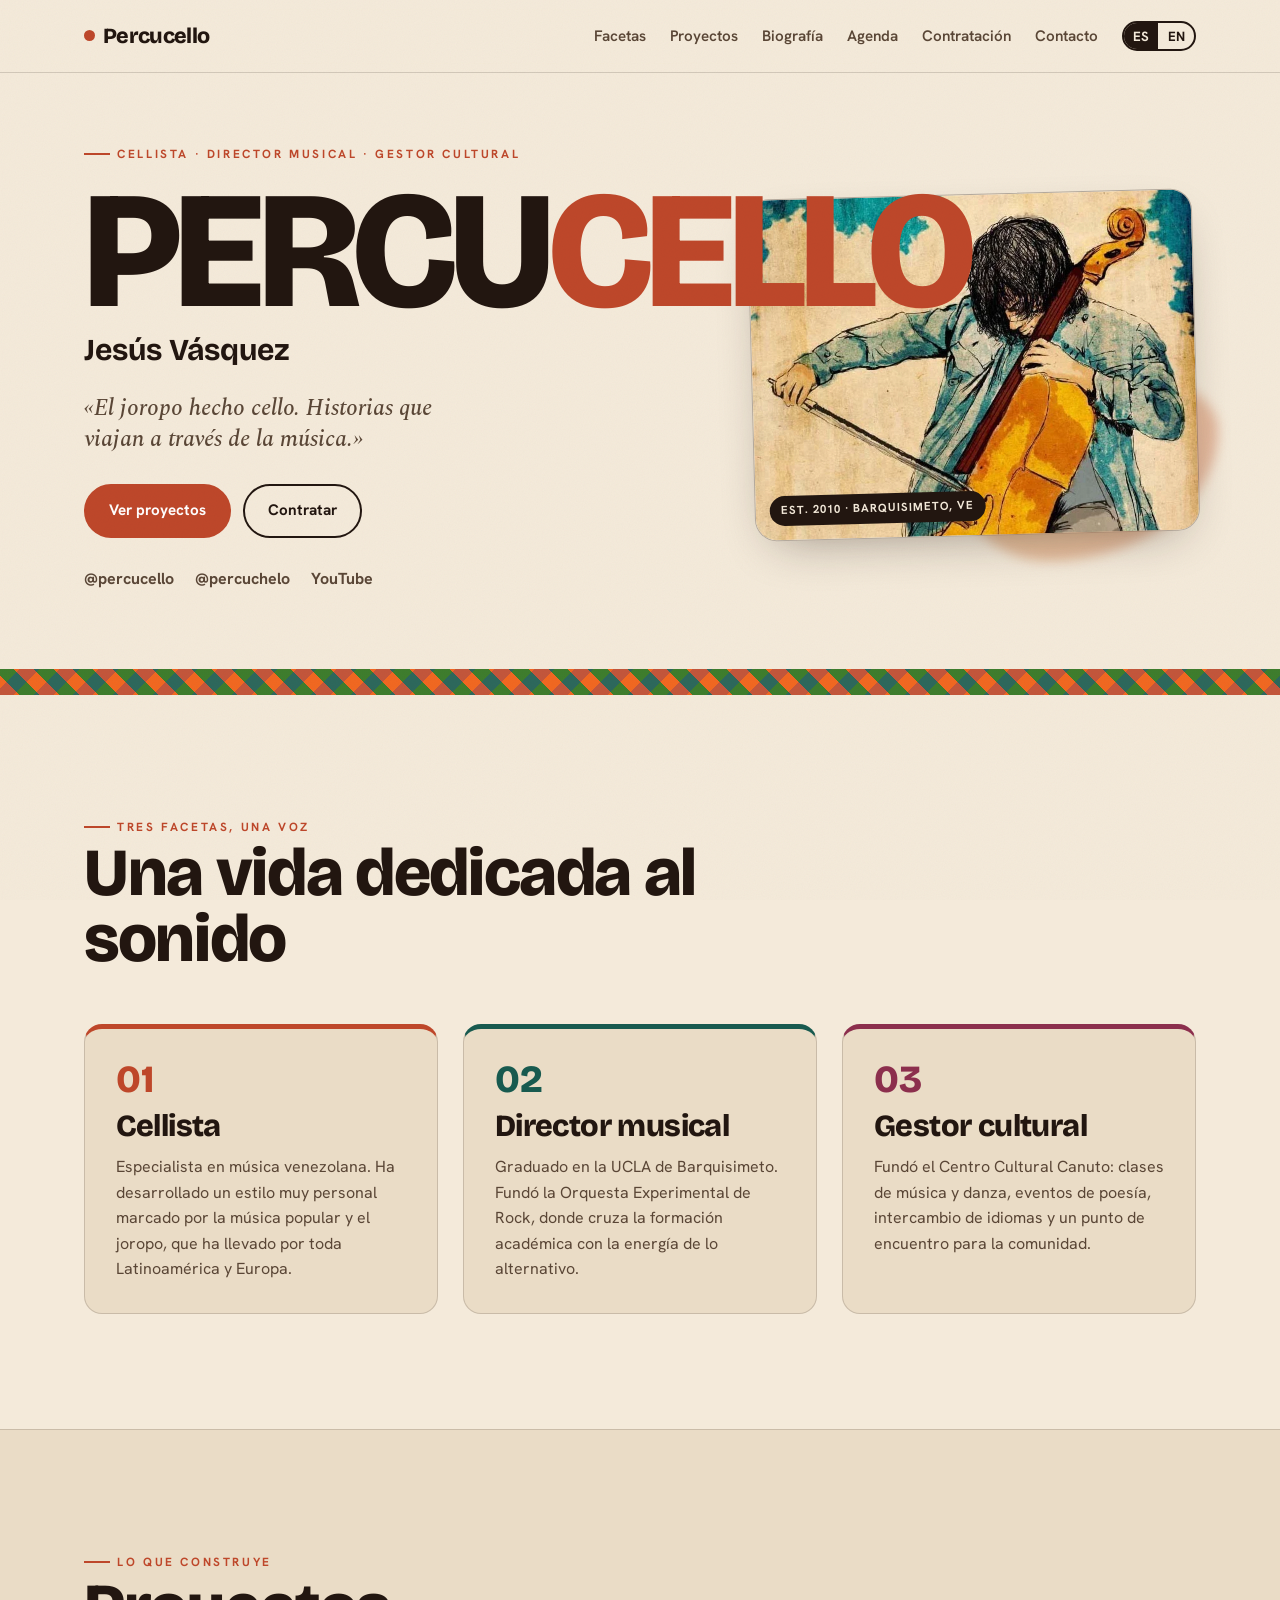
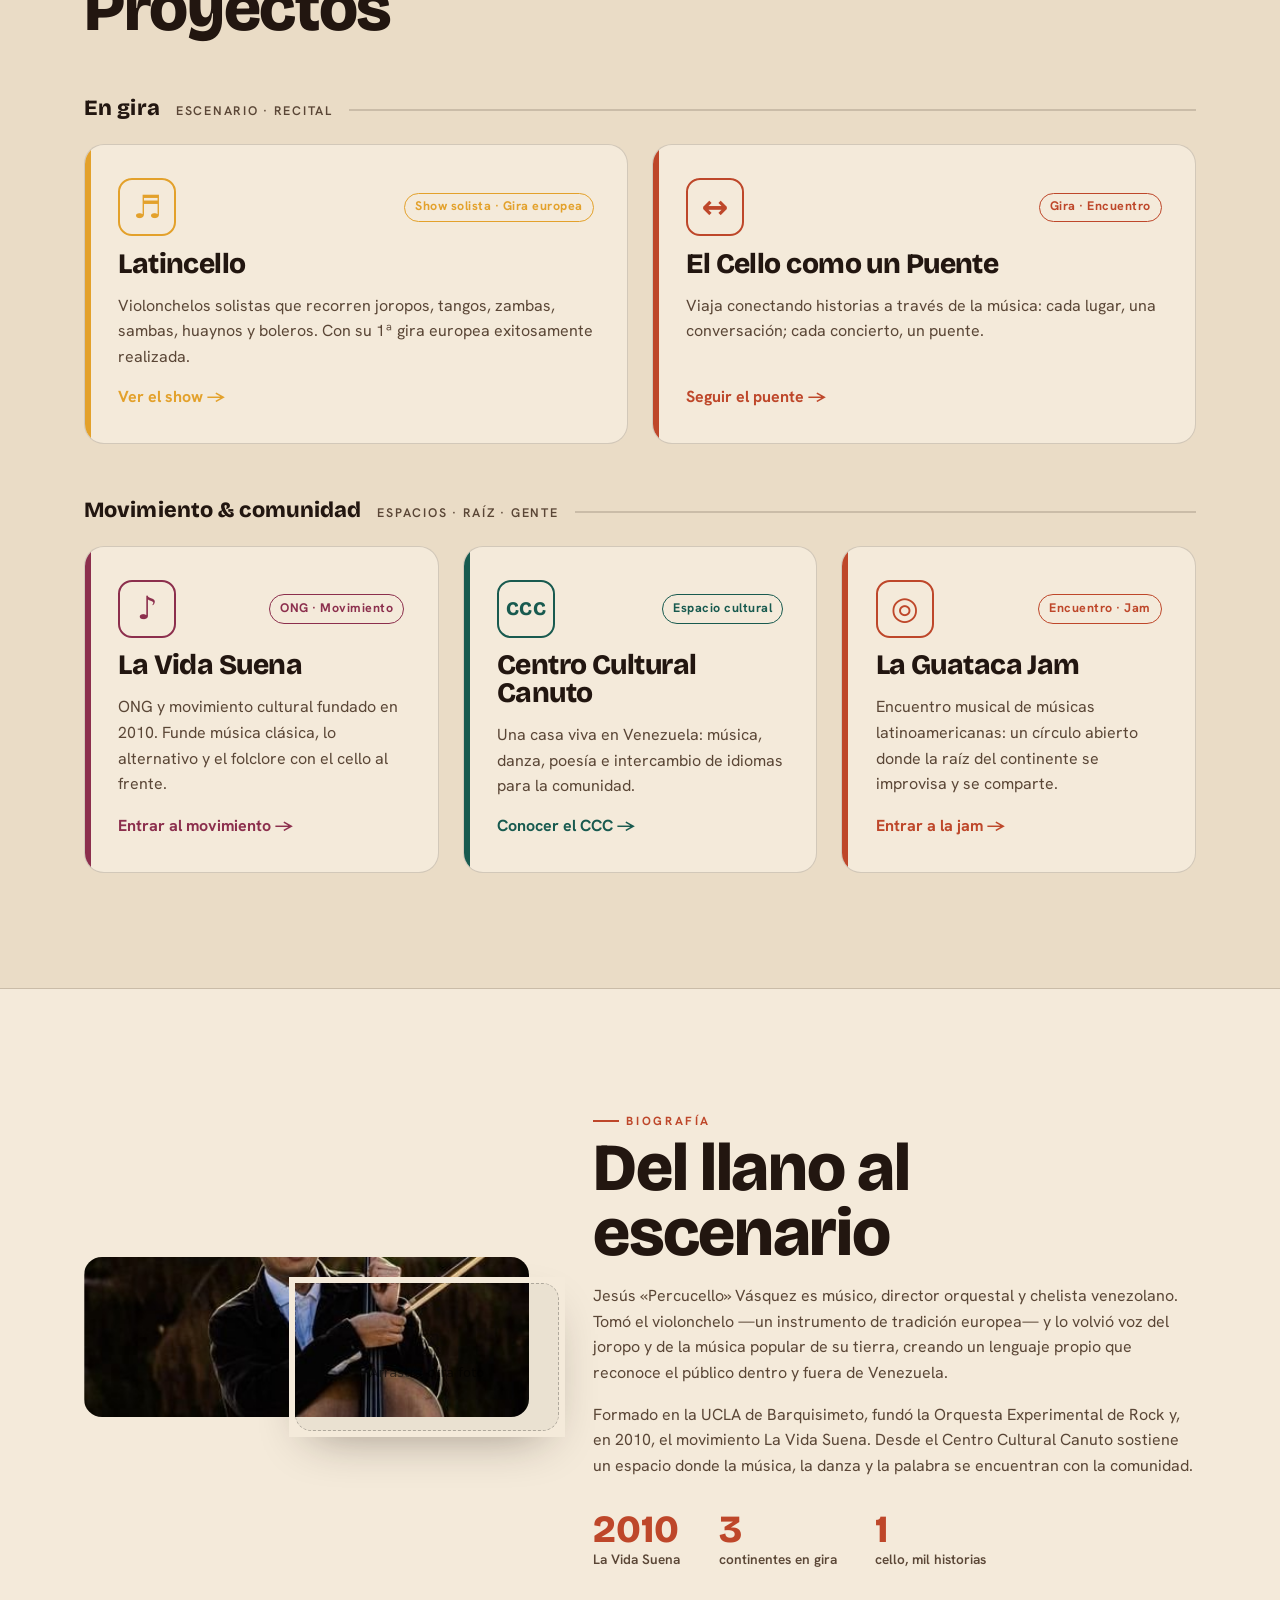
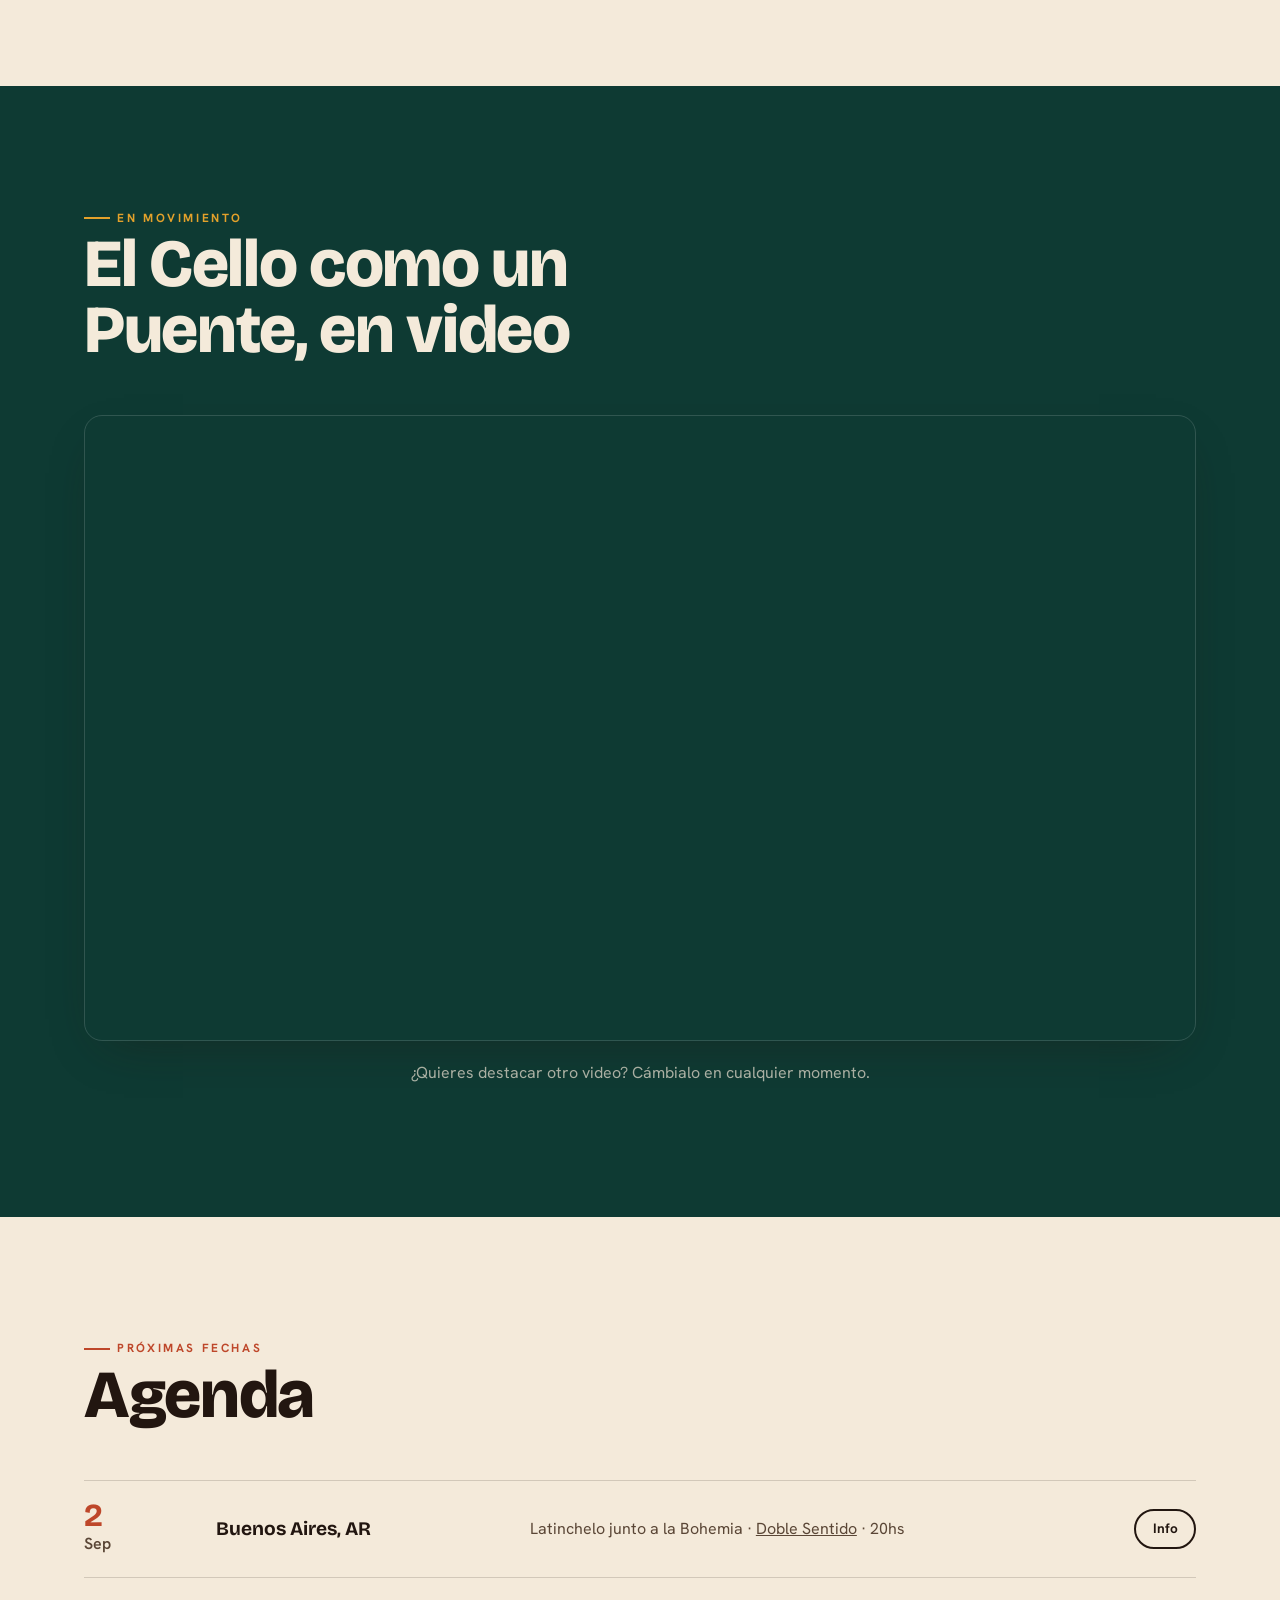
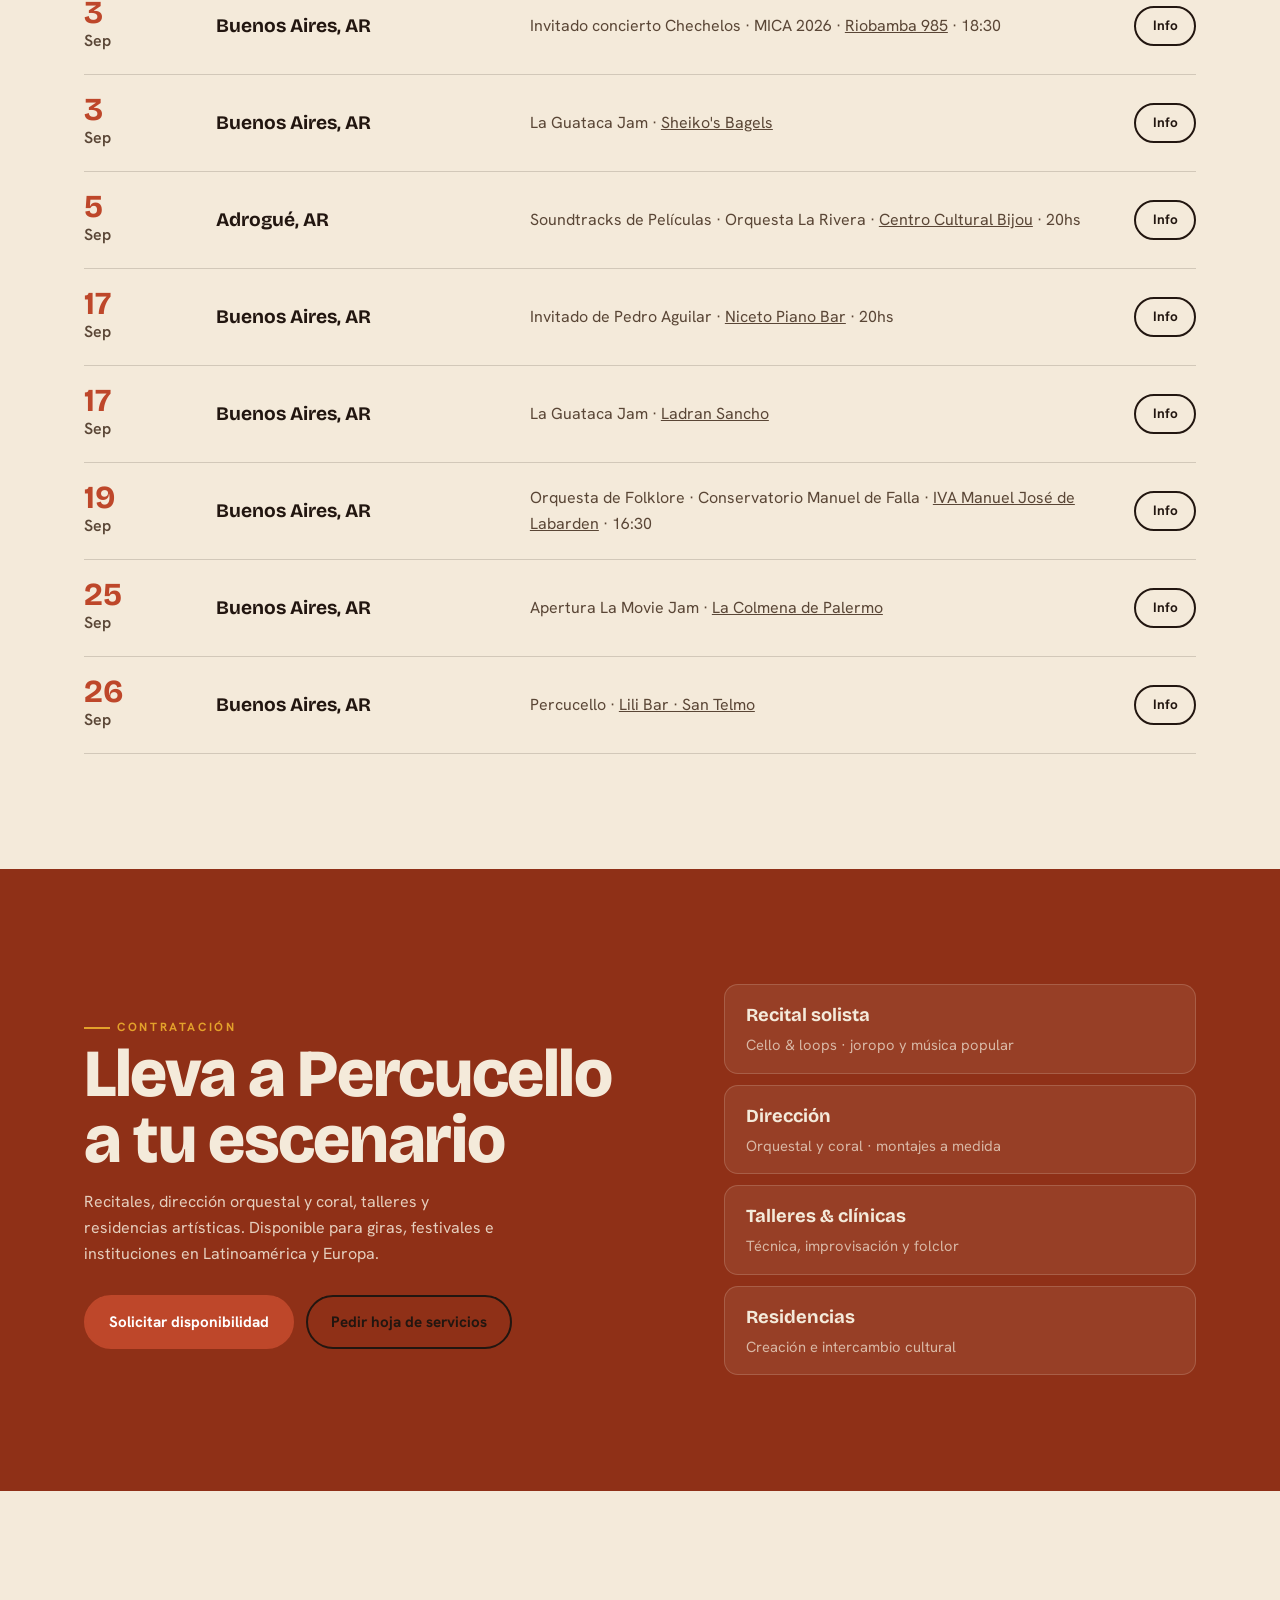
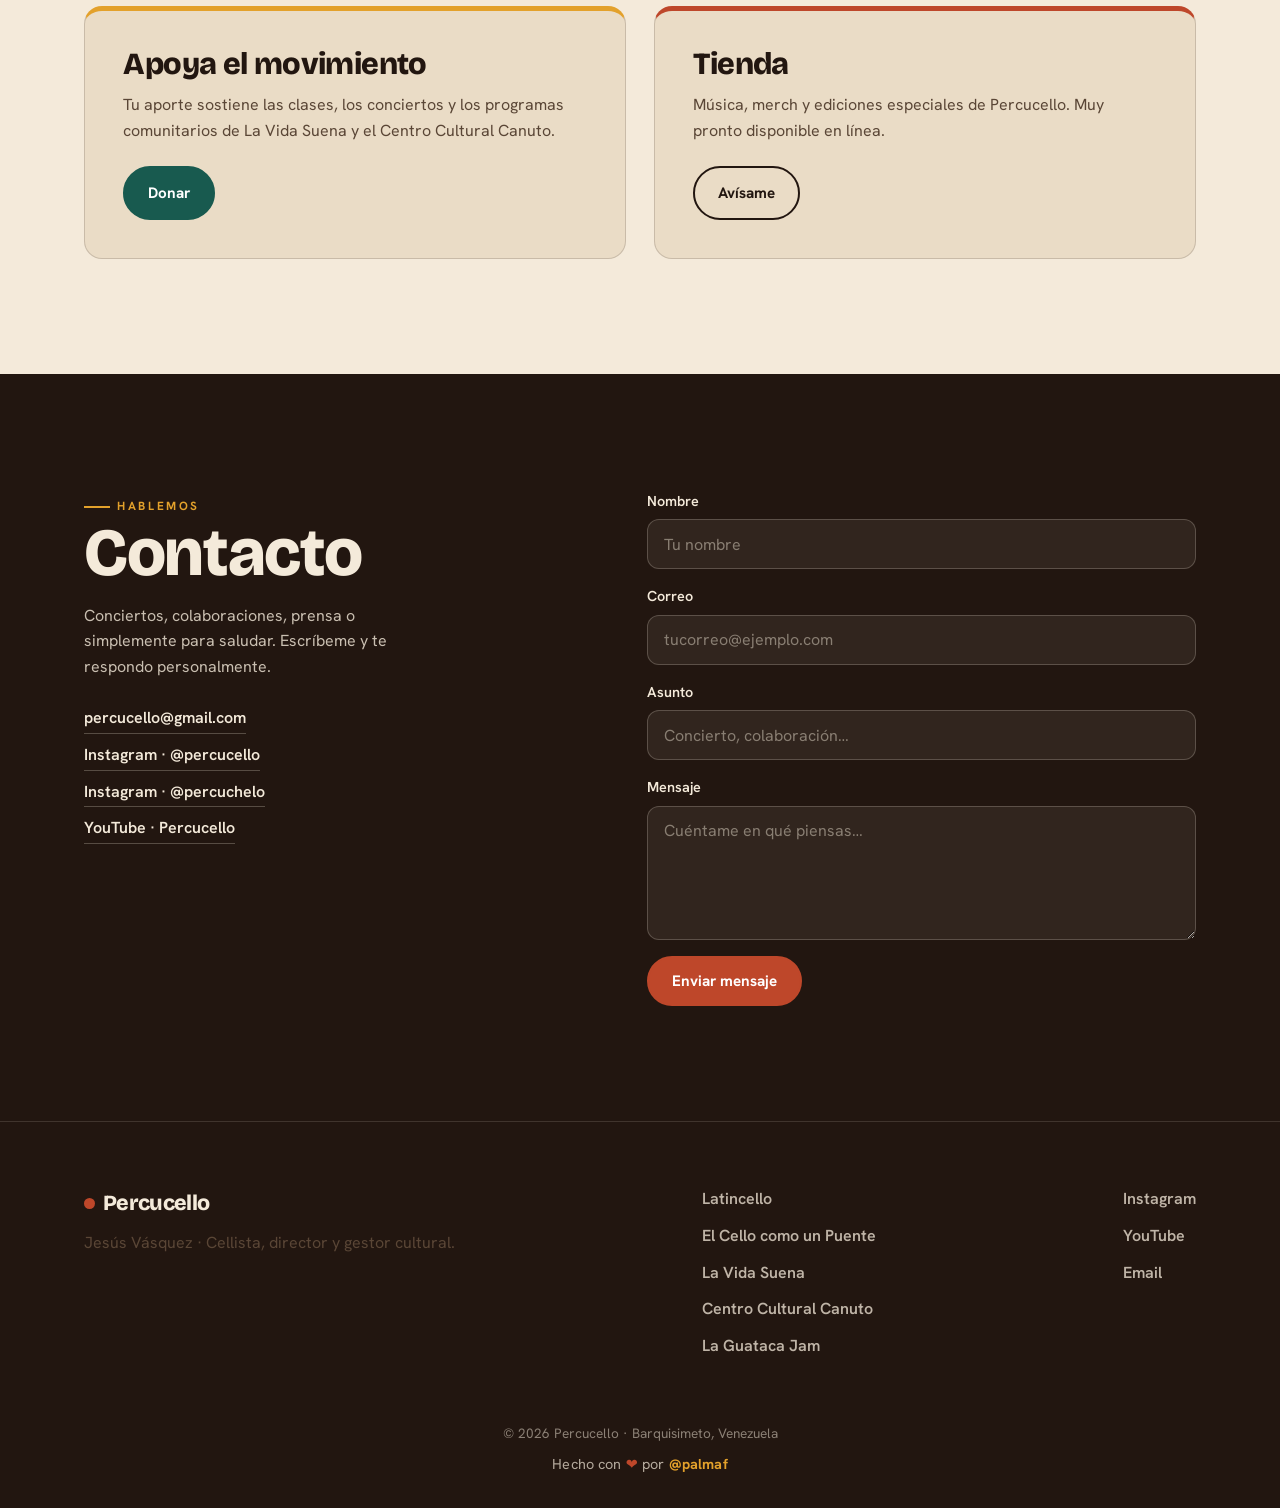
==== commit 5bfc62f5: "Actualiza agenda de septiembre 2026 con links a Google Maps Reemplaza fechas de gira europea por 9 f" ====
--- a/index.html
+++ b/index.html
@@ -69,7 +69,7 @@
       <article class="card facet reveal" style="--accent:var(--clay)">
         <span class="facet__num">01</span>
         <h3 data-es="Cellista" data-en="Cellist">Cellista</h3>
-        <p data-es="Especialista en música venezolana. Ha desarrollado un estilo muy personal marcado por la música popular y el joropo, que ha llevado por toda Latinoamérica y ahora por Europa." data-en="A specialist in Venezuelan music. He has developed a deeply personal style shaped by popular music and joropo, which he has taken across Latin America and now through Europe.">Especialista en música venezolana. Ha desarrollado un estilo muy personal marcado por la música popular y el joropo, que ha llevado por toda Latinoamérica y ahora por Europa.</p>
+        <p data-es="Especialista en música venezolana. Ha desarrollado un estilo muy personal marcado por la música popular y el joropo, que ha llevado por toda Latinoamérica y Europa." data-en="A specialist in Venezuelan music. He has developed a deeply personal style shaped by popular music and joropo, which he has taken across Latin America and Europe.">Especialista en música venezolana. Ha desarrollado un estilo muy personal marcado por la música popular y el joropo, que ha llevado por toda Latinoamérica y Europa.</p>
       </article>
       <article class="card facet reveal" style="--accent:var(--petrol)">
         <span class="facet__num">02</span>
@@ -105,7 +105,7 @@
           <span class="tag" data-es="Show solista · Gira europea" data-en="Solo show · European tour">Show solista · Gira europea</span>
         </div>
         <h3 data-es="Latincello" data-en="Latincello">Latincello</h3>
-        <p data-es="Violonchelos solistas que recorren joropos, tangos, zambas, sambas, huaynos y boleros. Rumbo a su 1ª gira europea." data-en="Solo cellos travelling through joropos, tangos, zambas, sambas, huaynos and boleros. Heading to its 1st European tour.">Violonchelos solistas que recorren joropos, tangos, zambas, sambas, huaynos y boleros. Rumbo a su 1ª gira europea.</p>
+        <p data-es="Violonchelos solistas que recorren joropos, tangos, zambas, sambas, huaynos y boleros. Con su 1ª gira europea exitosamente realizada." data-en="Solo cellos travelling through joropos, tangos, zambas, sambas, huaynos and boleros. Its 1st European tour successfully completed.">Violonchelos solistas que recorren joropos, tangos, zambas, sambas, huaynos y boleros. Con su 1ª gira europea exitosamente realizada.</p>
         <span class="proj__go" data-es="Ver el show →" data-en="See the show →">Ver el show →</span>
       </a>
 
@@ -212,45 +212,57 @@
     </div>
     <ul class="agenda reveal">
       <li class="agenda__row">
-        <span class="agenda__date"><b>20</b> Jun</span>
-        <span class="agenda__city">Barcelona, ES</span>
-        <span class="agenda__venue">Redsonante en la Terraza</span>
-        <a class="agenda__btn" href="#contacto" data-es="Info" data-en="Info">Info</a>
-      </li>
-      <li class="agenda__row">
-        <span class="agenda__date"><b>21</b> Jun</span>
-        <span class="agenda__city">Barcelona, ES</span>
-        <span class="agenda__venue">Percucello y La Guataca Jam · <a href="https://maps.google.com/?q=Can+Masdeu,+Nou+Barris,+Barcelona" target="_blank" rel="noopener">Can Masdeu</a></span>
-        <a class="agenda__btn" href="#contacto" data-es="Info" data-en="Info">Info</a>
-      </li>
-      <li class="agenda__row">
-        <span class="agenda__date"><b>27</b> Jun</span>
-        <span class="agenda__city">Kriens, CH</span>
-        <span class="agenda__venue">Percucello y La Guataca Jam</span>
-        <a class="agenda__btn" href="#contacto" data-es="Info" data-en="Info">Info</a>
-      </li>
-      <li class="agenda__row">
-        <span class="agenda__date"><b>16</b> Jul</span>
-        <span class="agenda__city"><a href="https://maps.google.com/?q=Bassano+del+Grappa,+Italy" target="_blank" rel="noopener">Bassano del Grappa, IT</a></span>
-        <span class="agenda__venue">Percucello</span>
-        <a class="agenda__btn" href="#contacto" data-es="Info" data-en="Info">Info</a>
-      </li>
-      <li class="agenda__row">
-        <span class="agenda__date"><b>18</b> Jul</span>
-        <span class="agenda__city">Bassano del Grappa, IT</span>
-        <span class="agenda__venue"><a href="https://maps.google.com/?q=Terre+Graffiate,+Monte+Grappa,+Italy" target="_blank" rel="noopener">Festival Terre Graffiate</a></span>
-        <a class="agenda__btn" href="#contacto" data-es="Info" data-en="Info">Info</a>
-      </li>
-      <li class="agenda__row">
-        <span class="agenda__date"><b>23</b> Jul</span>
-        <span class="agenda__city">París, FR</span>
-        <span class="agenda__venue"><a href="https://maps.google.com/?q=58+Rue+Richer,+75009+Paris" target="_blank" rel="noopener">The Dissident Club</a></span>
-        <a class="agenda__btn" href="#contacto" data-es="Info" data-en="Info">Info</a>
-      </li>
-      <li class="agenda__row">
-        <span class="agenda__date"><b>1</b> Ago</span>
-        <span class="agenda__city">Madrid, ES</span>
-        <span class="agenda__venue">Percucello y La Guataca Jam · <a href="https://maps.google.com/?q=Calle+de+las+Dos+Hermanas+17,+28012+Madrid" target="_blank" rel="noopener">Big Tree Books</a></span>
+        <span class="agenda__date"><b>2</b> Sep</span>
+        <span class="agenda__city">Buenos Aires, AR</span>
+        <span class="agenda__venue">Latinchelo junto a la Bohemia · <a href="https://maps.google.com/?q=Doble+Sentido,+Buenos+Aires" target="_blank" rel="noopener">Doble Sentido</a> · 20hs</span>
+        <a class="agenda__btn" href="#contacto" data-es="Info" data-en="Info">Info</a>
+      </li>
+      <li class="agenda__row">
+        <span class="agenda__date"><b>3</b> Sep</span>
+        <span class="agenda__city">Buenos Aires, AR</span>
+        <span class="agenda__venue">Invitado concierto Chechelos · MICA 2026 · <a href="https://maps.google.com/?q=Riobamba+985,+Buenos+Aires" target="_blank" rel="noopener">Riobamba 985</a> · 18:30</span>
+        <a class="agenda__btn" href="#contacto" data-es="Info" data-en="Info">Info</a>
+      </li>
+      <li class="agenda__row">
+        <span class="agenda__date"><b>3</b> Sep</span>
+        <span class="agenda__city">Buenos Aires, AR</span>
+        <span class="agenda__venue">La Guataca Jam · <a href="https://maps.google.com/?q=Sheiko%27s+Bagels,+Buenos+Aires" target="_blank" rel="noopener">Sheiko's Bagels</a></span>
+        <a class="agenda__btn" href="#contacto" data-es="Info" data-en="Info">Info</a>
+      </li>
+      <li class="agenda__row">
+        <span class="agenda__date"><b>5</b> Sep</span>
+        <span class="agenda__city">Adrogué, AR</span>
+        <span class="agenda__venue">Soundtracks de Películas · Orquesta La Rivera · <a href="https://maps.google.com/?q=Centro+Cultural+Bijou,+Adrogué,+Buenos+Aires" target="_blank" rel="noopener">Centro Cultural Bijou</a> · 20hs</span>
+        <a class="agenda__btn" href="#contacto" data-es="Info" data-en="Info">Info</a>
+      </li>
+      <li class="agenda__row">
+        <span class="agenda__date"><b>17</b> Sep</span>
+        <span class="agenda__city">Buenos Aires, AR</span>
+        <span class="agenda__venue">Invitado de Pedro Aguilar · <a href="https://maps.google.com/?q=Niceto+Bar,+Niceto+Vega+5510,+Buenos+Aires" target="_blank" rel="noopener">Niceto Piano Bar</a> · 20hs</span>
+        <a class="agenda__btn" href="#contacto" data-es="Info" data-en="Info">Info</a>
+      </li>
+      <li class="agenda__row">
+        <span class="agenda__date"><b>17</b> Sep</span>
+        <span class="agenda__city">Buenos Aires, AR</span>
+        <span class="agenda__venue">La Guataca Jam · <a href="https://maps.google.com/?q=Ladran+Sancho,+Buenos+Aires" target="_blank" rel="noopener">Ladran Sancho</a></span>
+        <a class="agenda__btn" href="#contacto" data-es="Info" data-en="Info">Info</a>
+      </li>
+      <li class="agenda__row">
+        <span class="agenda__date"><b>19</b> Sep</span>
+        <span class="agenda__city">Buenos Aires, AR</span>
+        <span class="agenda__venue">Orquesta de Folklore · Conservatorio Manuel de Falla · <a href="https://maps.google.com/?q=Instituto+Vocacional+de+Arte+Manuel+José+de+Labarden,+Buenos+Aires" target="_blank" rel="noopener">IVA Manuel José de Labarden</a> · 16:30</span>
+        <a class="agenda__btn" href="#contacto" data-es="Info" data-en="Info">Info</a>
+      </li>
+      <li class="agenda__row">
+        <span class="agenda__date"><b>25</b> Sep</span>
+        <span class="agenda__city">Buenos Aires, AR</span>
+        <span class="agenda__venue">Apertura La Movie Jam · <a href="https://maps.google.com/?q=La+Colmena,+Palermo,+Buenos+Aires" target="_blank" rel="noopener">La Colmena de Palermo</a></span>
+        <a class="agenda__btn" href="#contacto" data-es="Info" data-en="Info">Info</a>
+      </li>
+      <li class="agenda__row">
+        <span class="agenda__date"><b>26</b> Sep</span>
+        <span class="agenda__city">Buenos Aires, AR</span>
+        <span class="agenda__venue">Percucello · <a href="https://maps.google.com/?q=Lili+Bar,+San+Telmo,+Buenos+Aires" target="_blank" rel="noopener">Lili Bar · San Telmo</a></span>
         <a class="agenda__btn" href="#contacto" data-es="Info" data-en="Info">Info</a>
       </li>
     </ul>
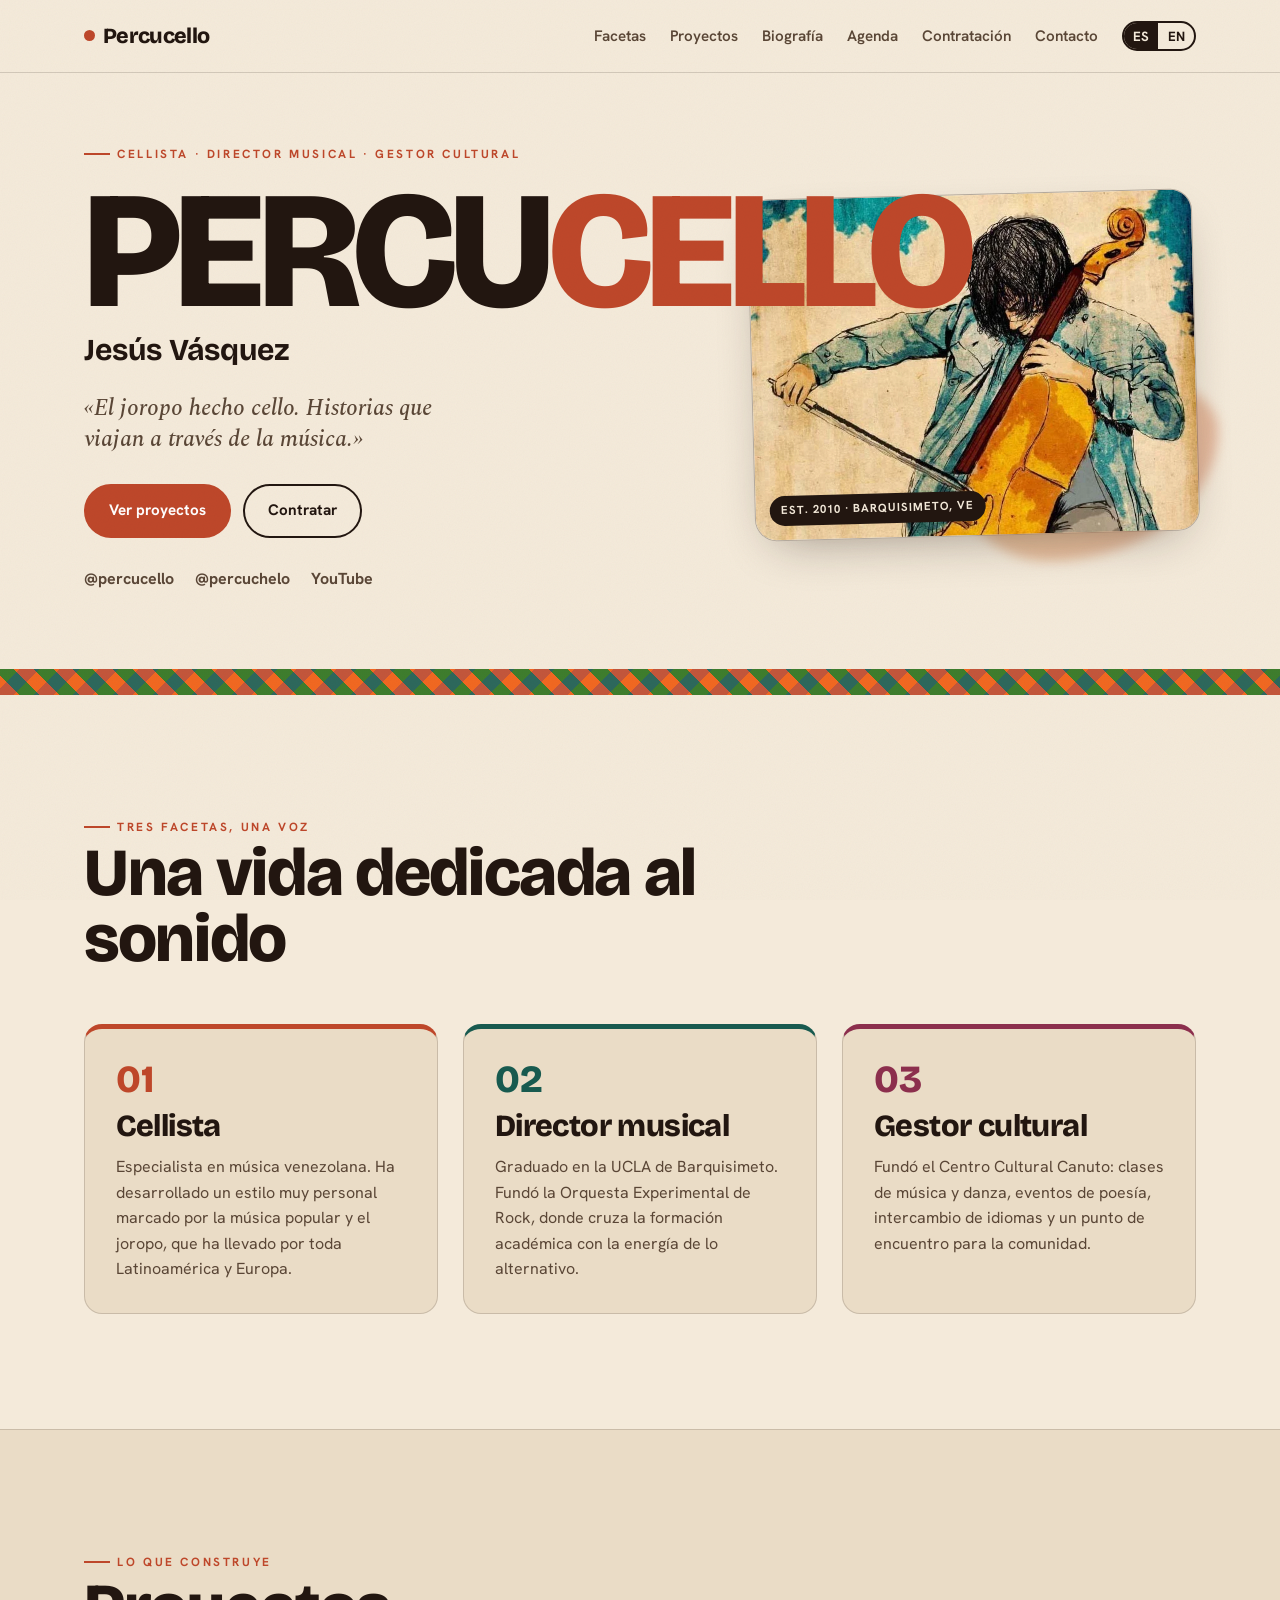
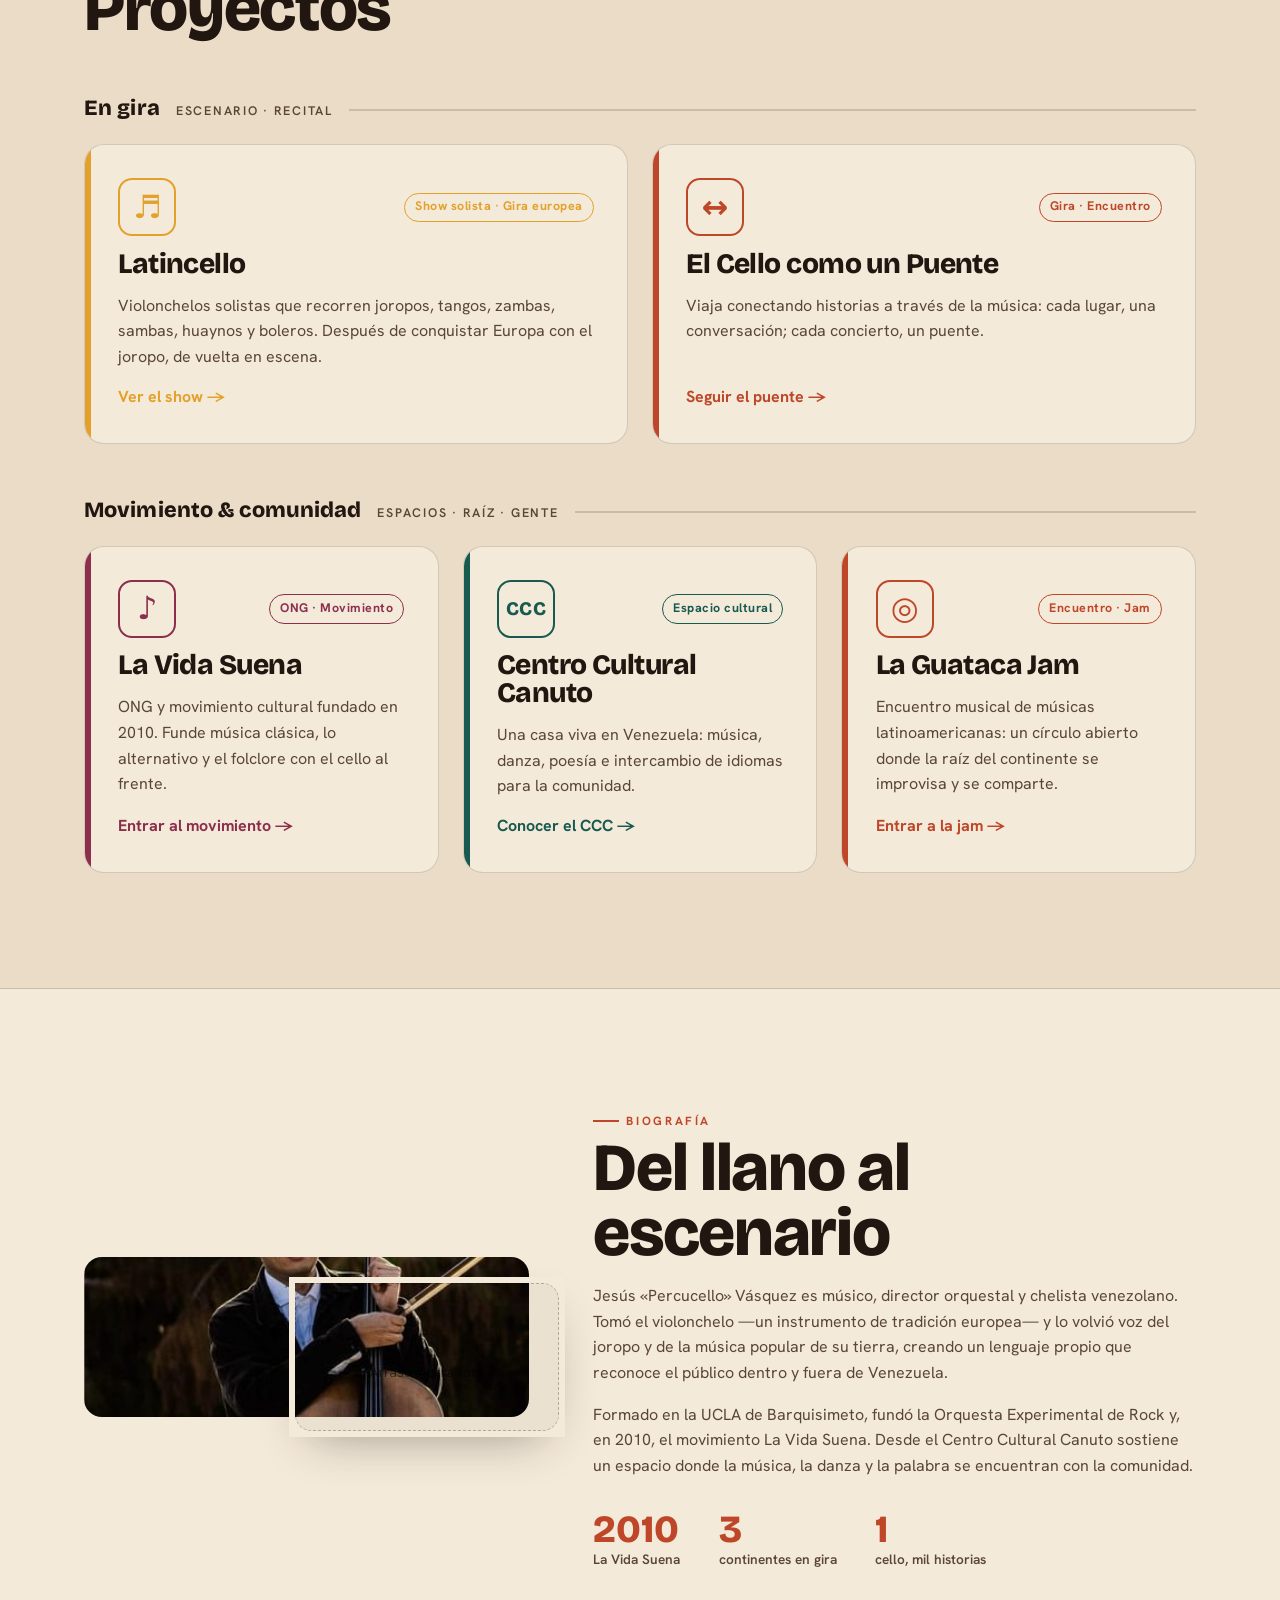
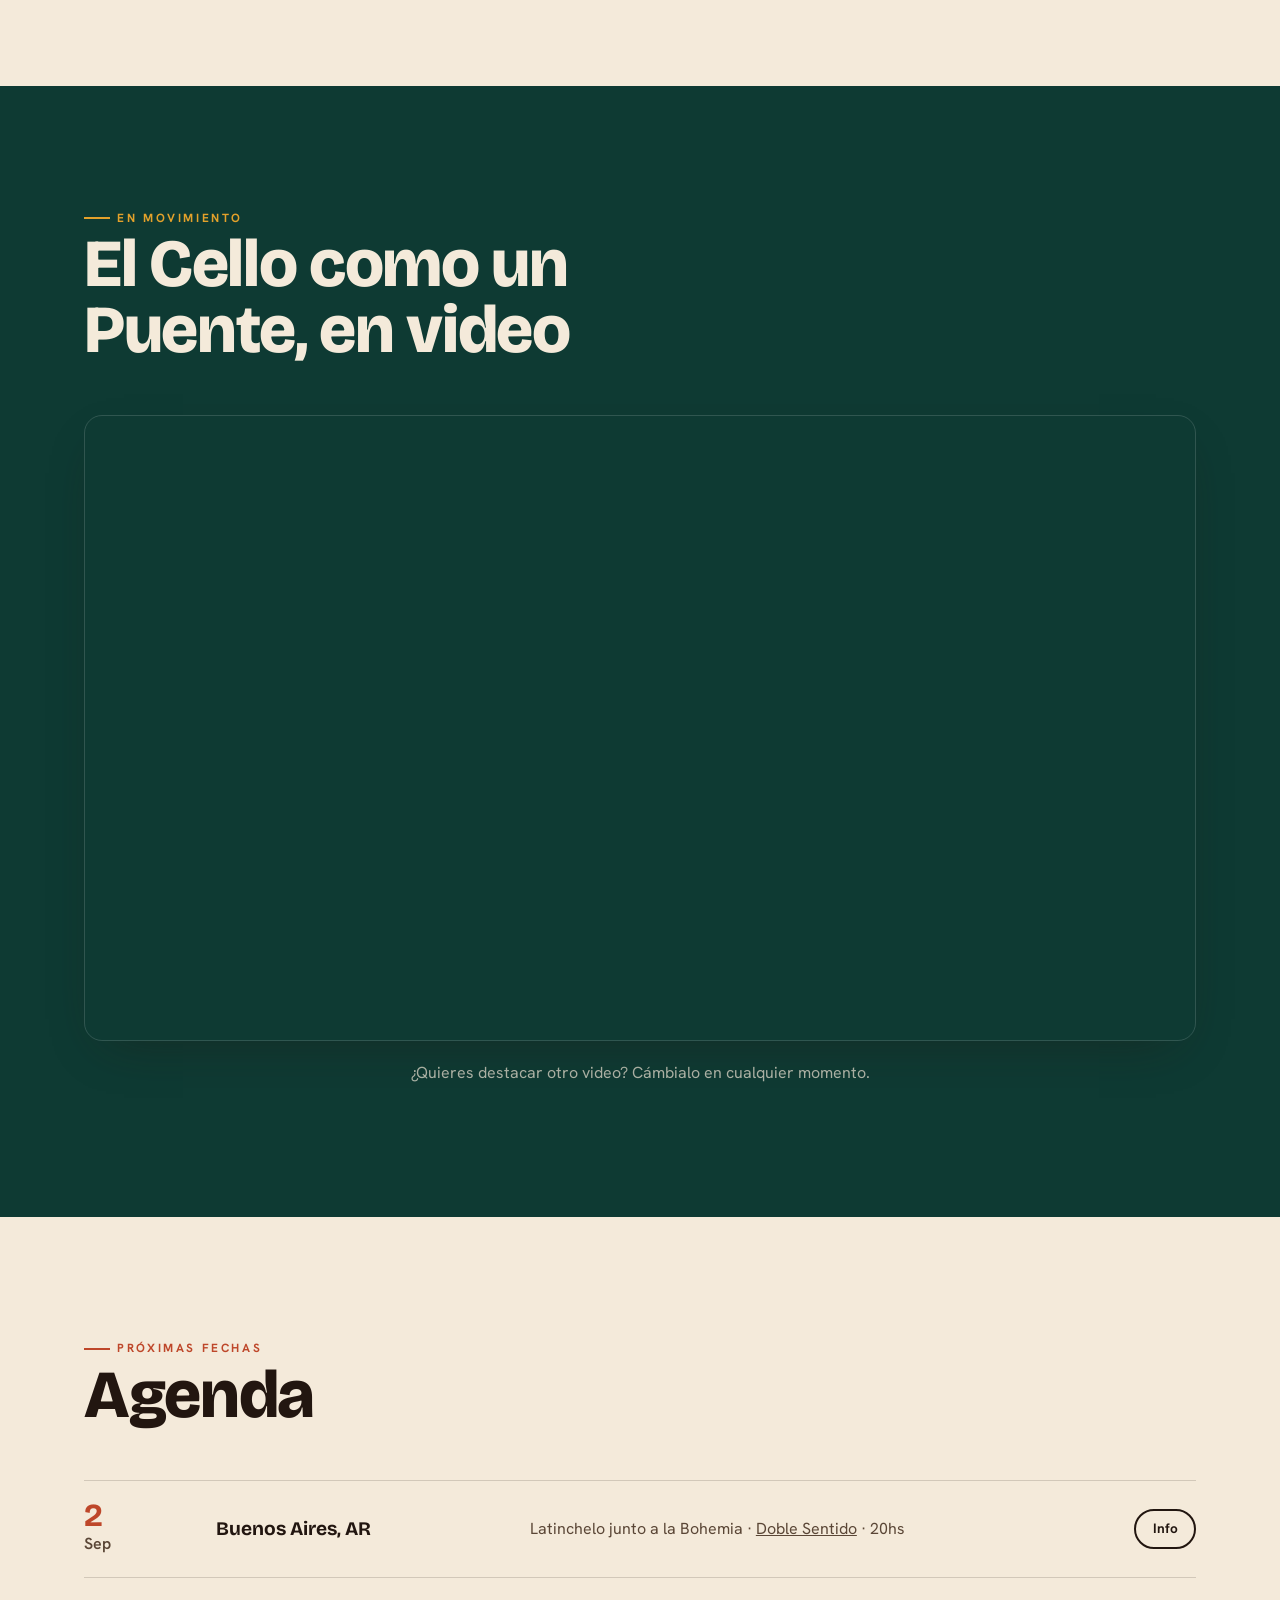
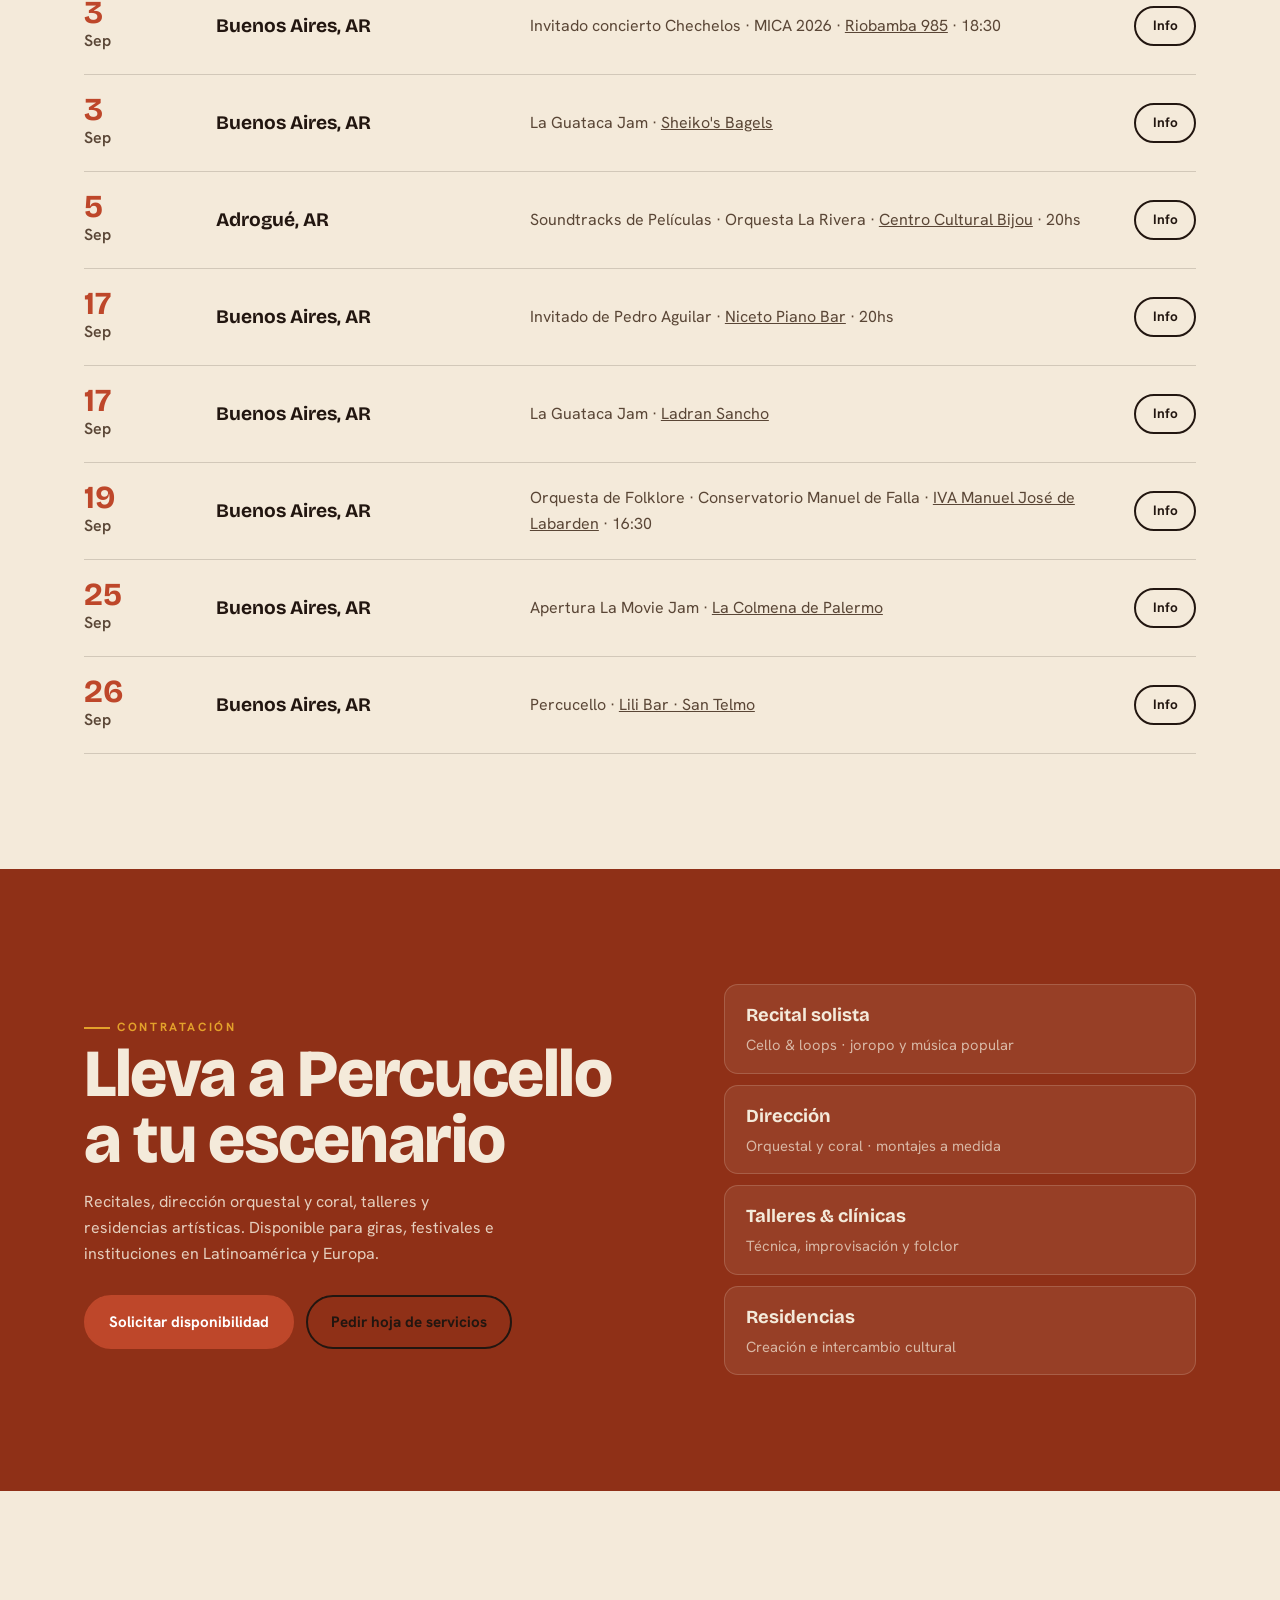
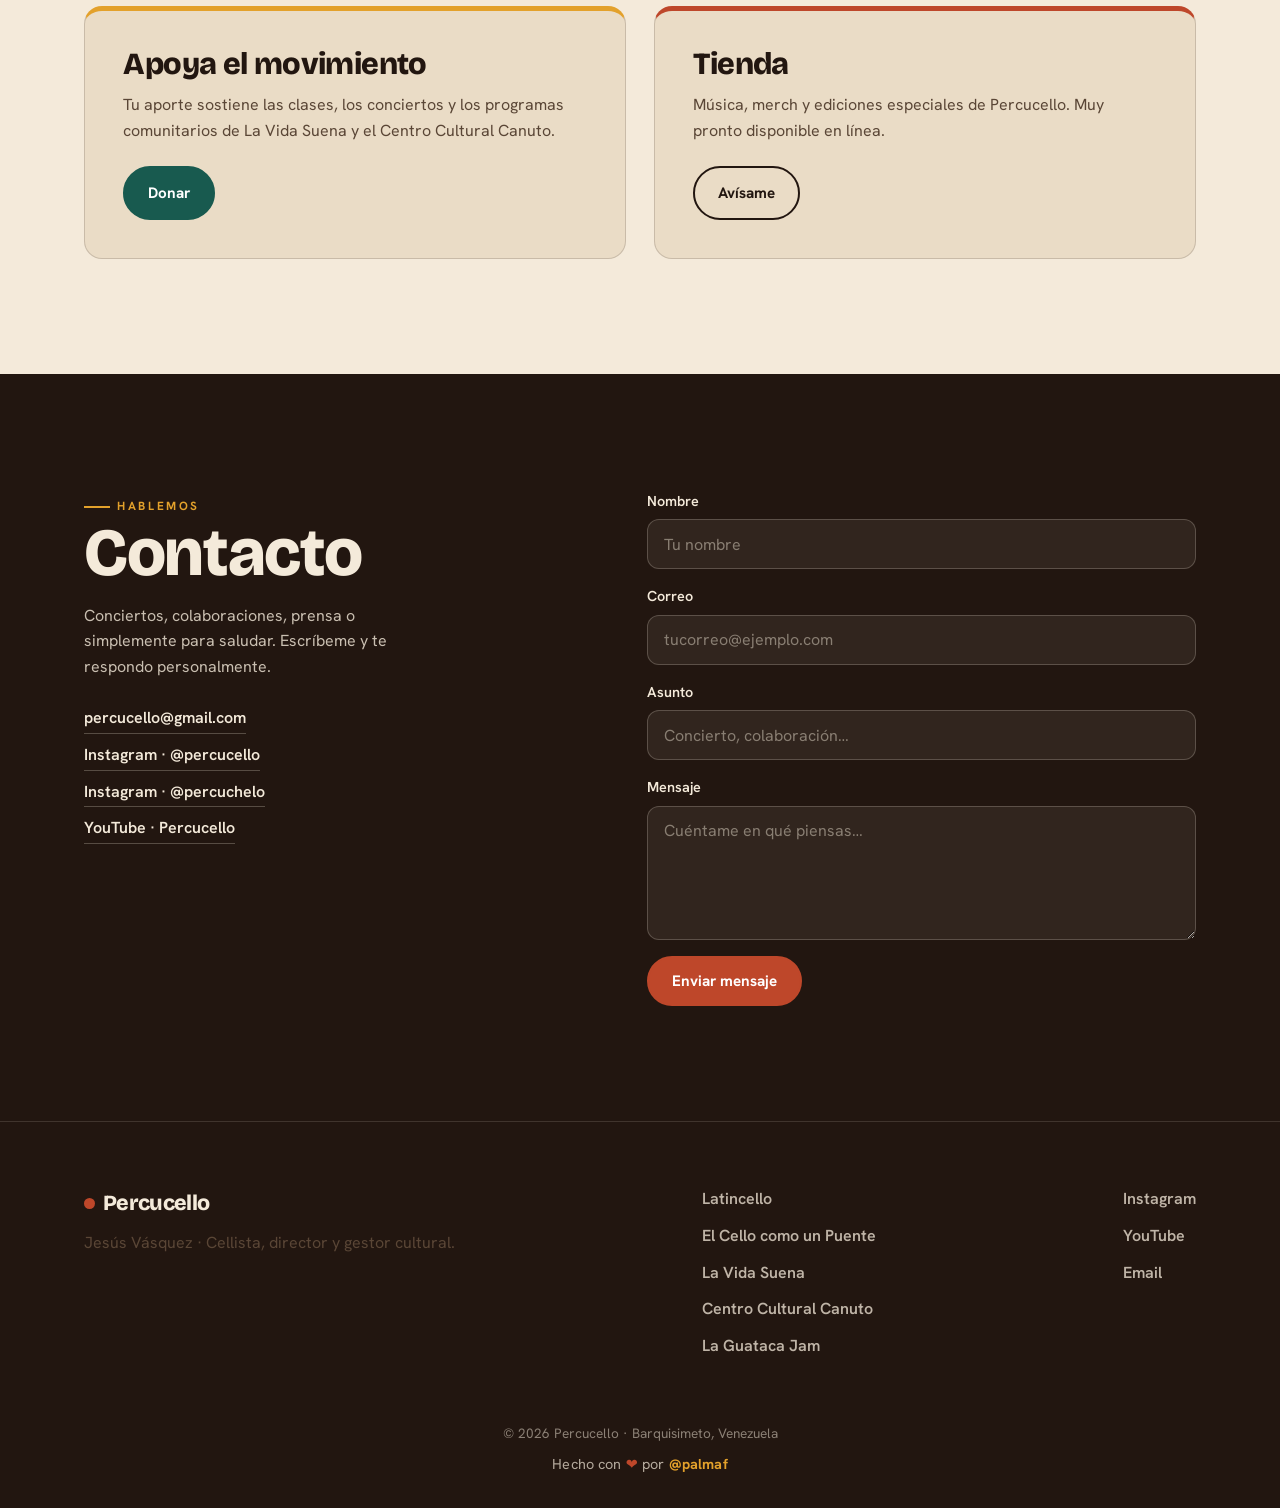
==== commit 1f16dc41: "Mejora texto de Latincello con frase más impactante Co-Authored-By: Claude Sonnet 4.6 <noreply@anthr" ====
--- a/index.html
+++ b/index.html
@@ -105,7 +105,7 @@
           <span class="tag" data-es="Show solista · Gira europea" data-en="Solo show · European tour">Show solista · Gira europea</span>
         </div>
         <h3 data-es="Latincello" data-en="Latincello">Latincello</h3>
-        <p data-es="Violonchelos solistas que recorren joropos, tangos, zambas, sambas, huaynos y boleros. Con su 1ª gira europea exitosamente realizada." data-en="Solo cellos travelling through joropos, tangos, zambas, sambas, huaynos and boleros. Its 1st European tour successfully completed.">Violonchelos solistas que recorren joropos, tangos, zambas, sambas, huaynos y boleros. Con su 1ª gira europea exitosamente realizada.</p>
+        <p data-es="Violonchelos solistas que recorren joropos, tangos, zambas, sambas, huaynos y boleros. Después de conquistar Europa con el joropo, de vuelta en escena." data-en="Solo cellos travelling through joropos, tangos, zambas, sambas, huaynos and boleros. After conquering Europe with joropo, back on stage.">Violonchelos solistas que recorren joropos, tangos, zambas, sambas, huaynos y boleros. Después de conquistar Europa con el joropo, de vuelta en escena.</p>
         <span class="proj__go" data-es="Ver el show →" data-en="See the show →">Ver el show →</span>
       </a>
 
